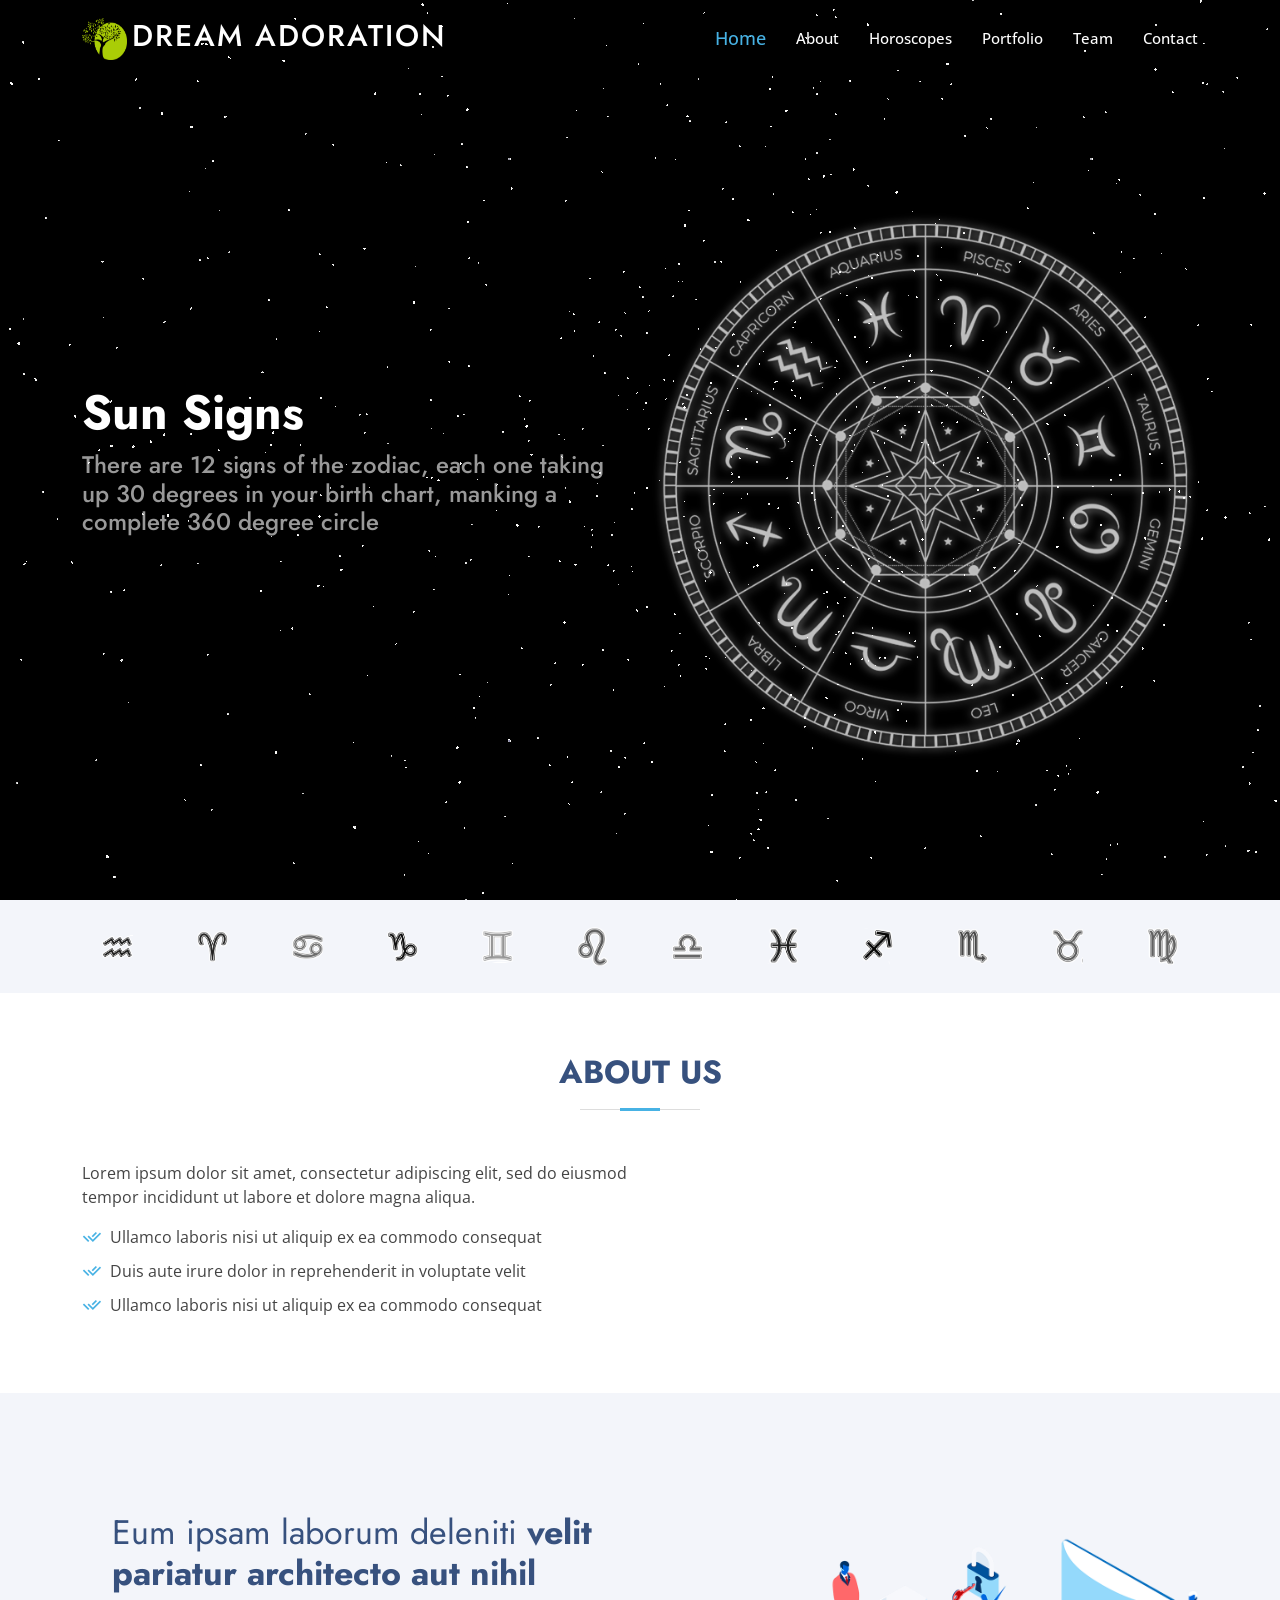
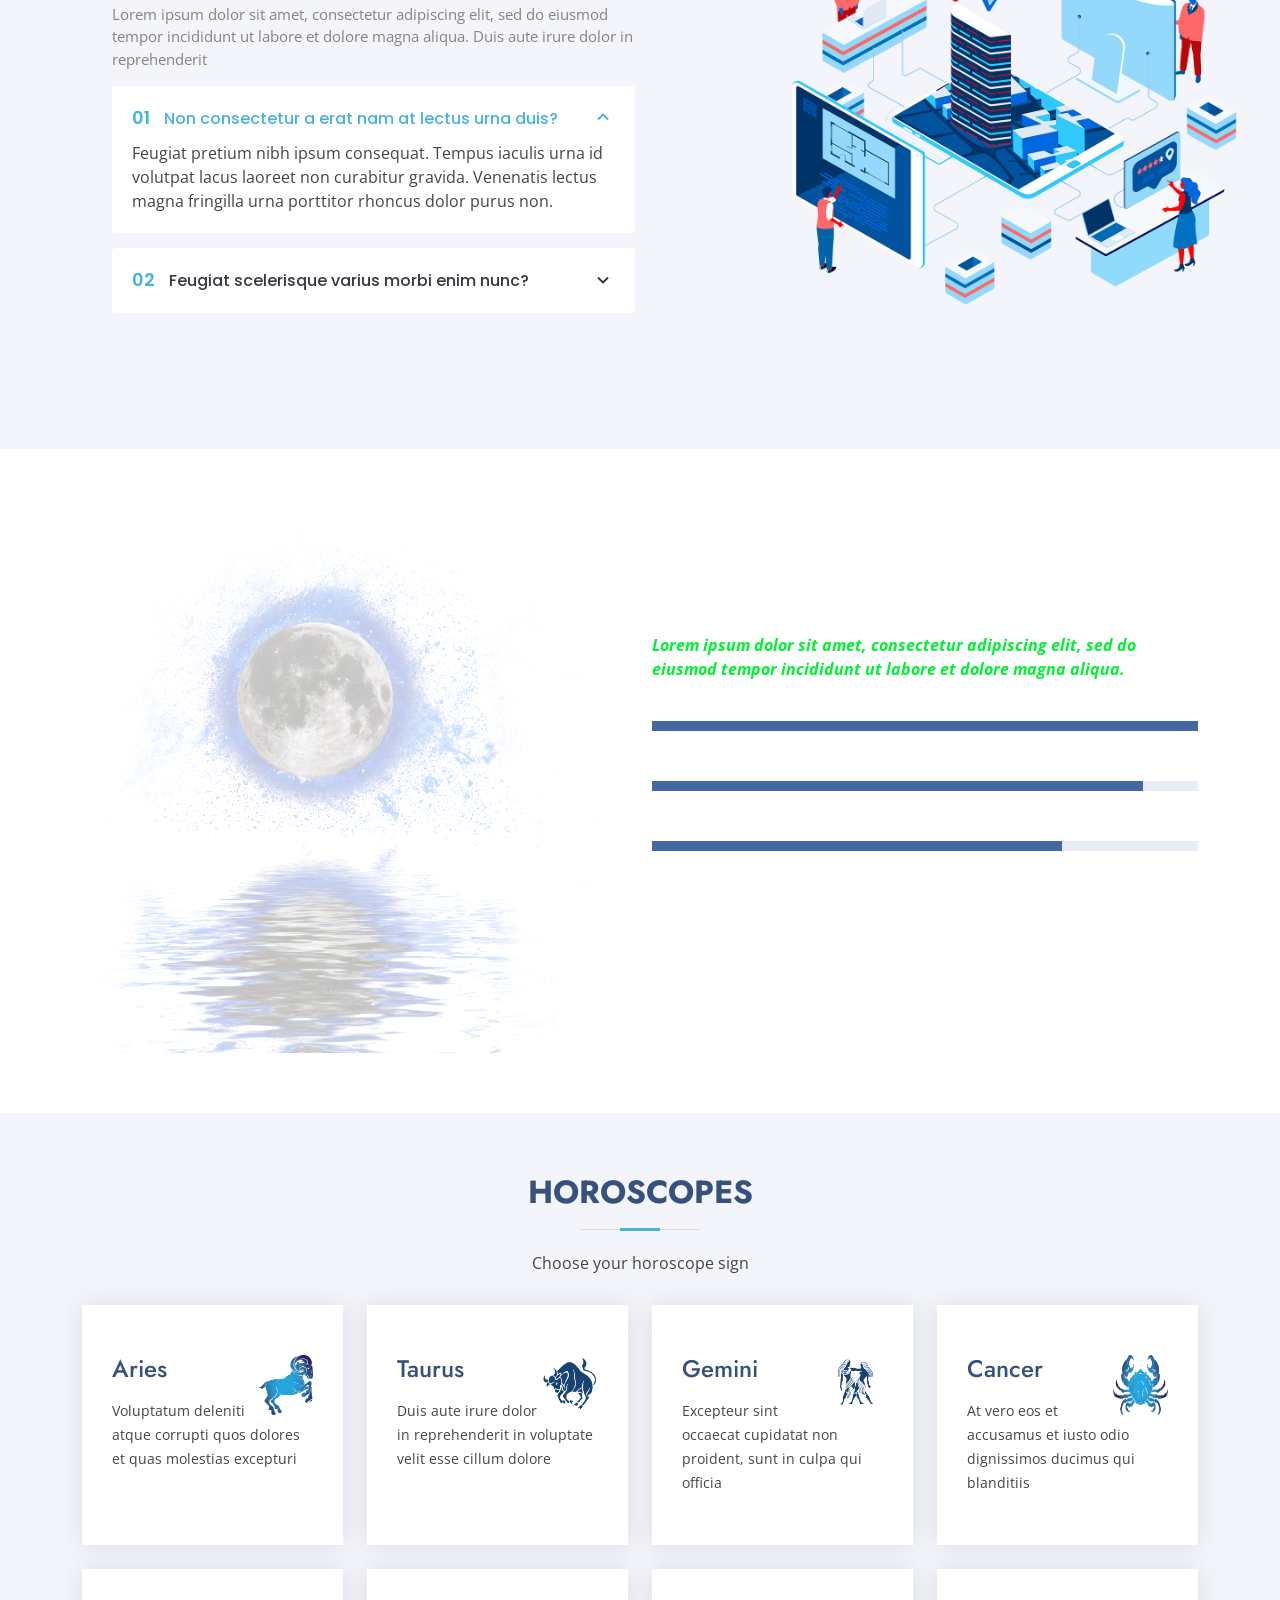
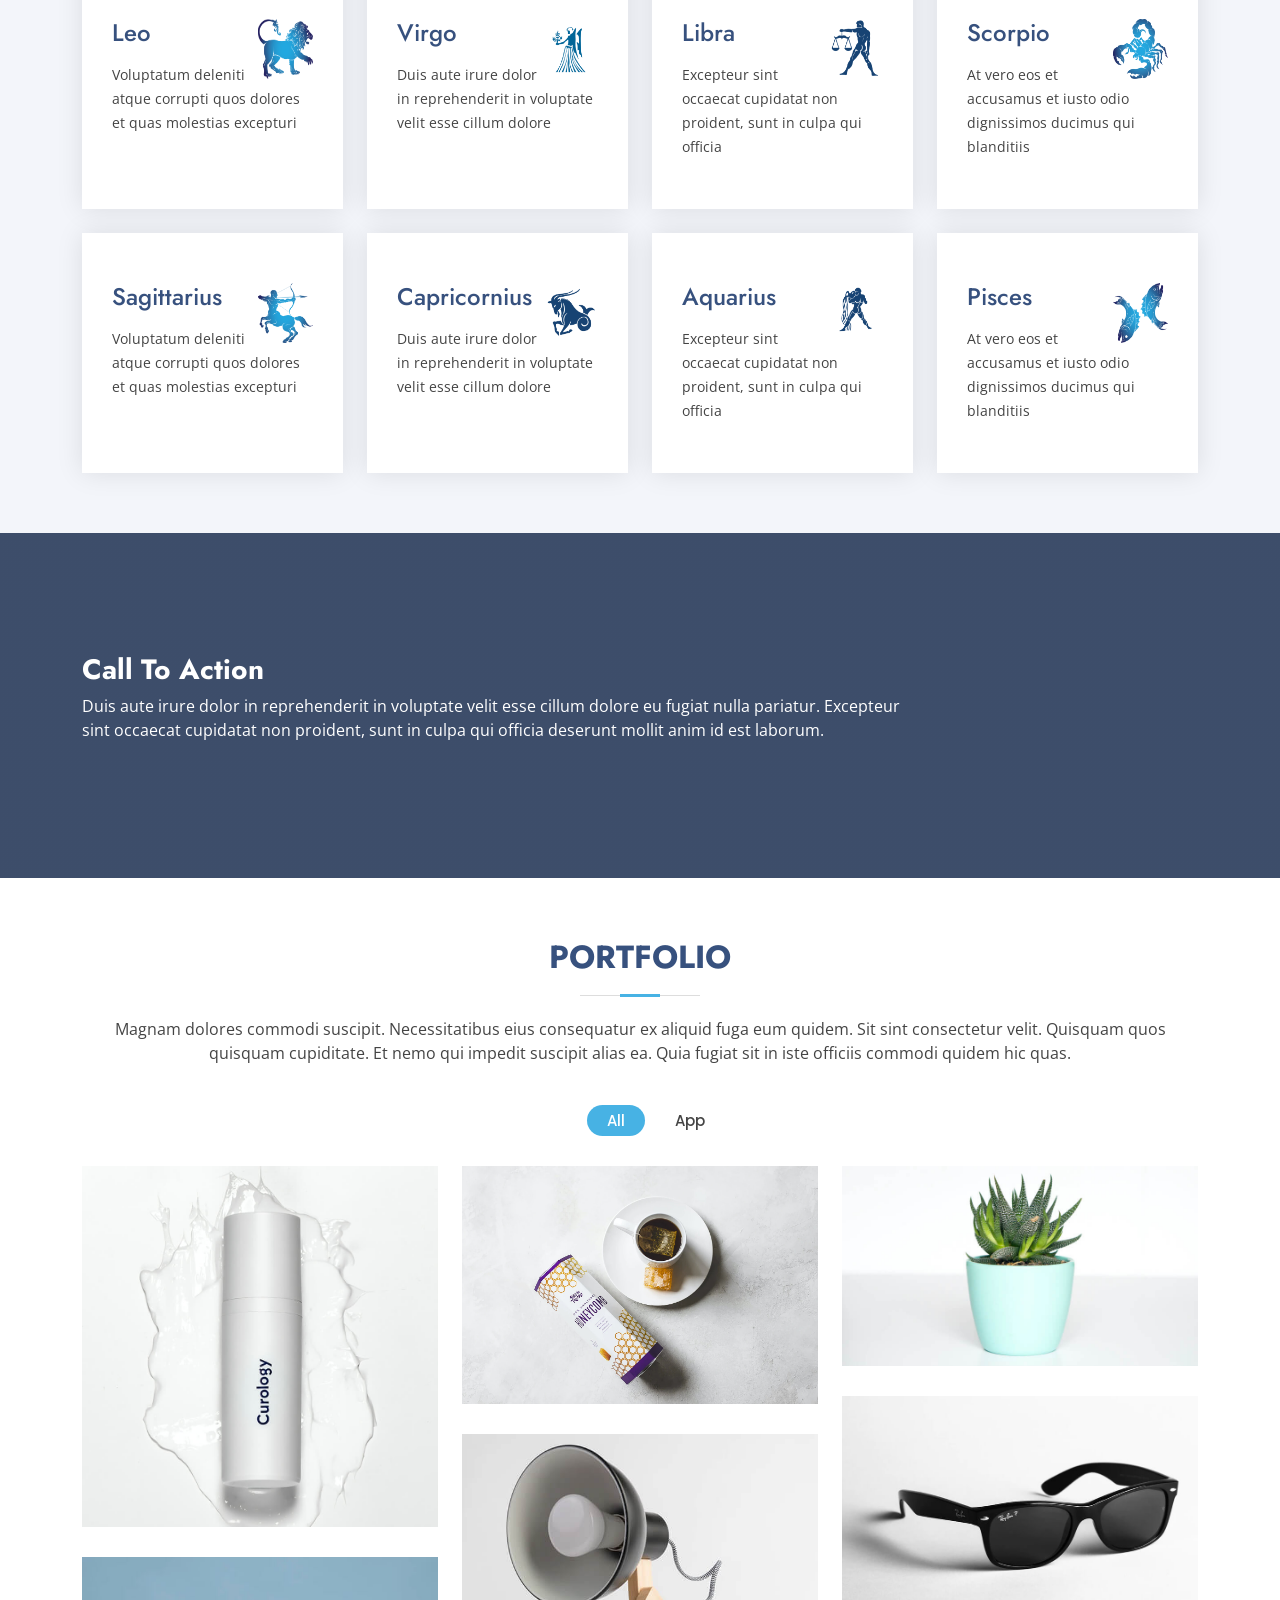
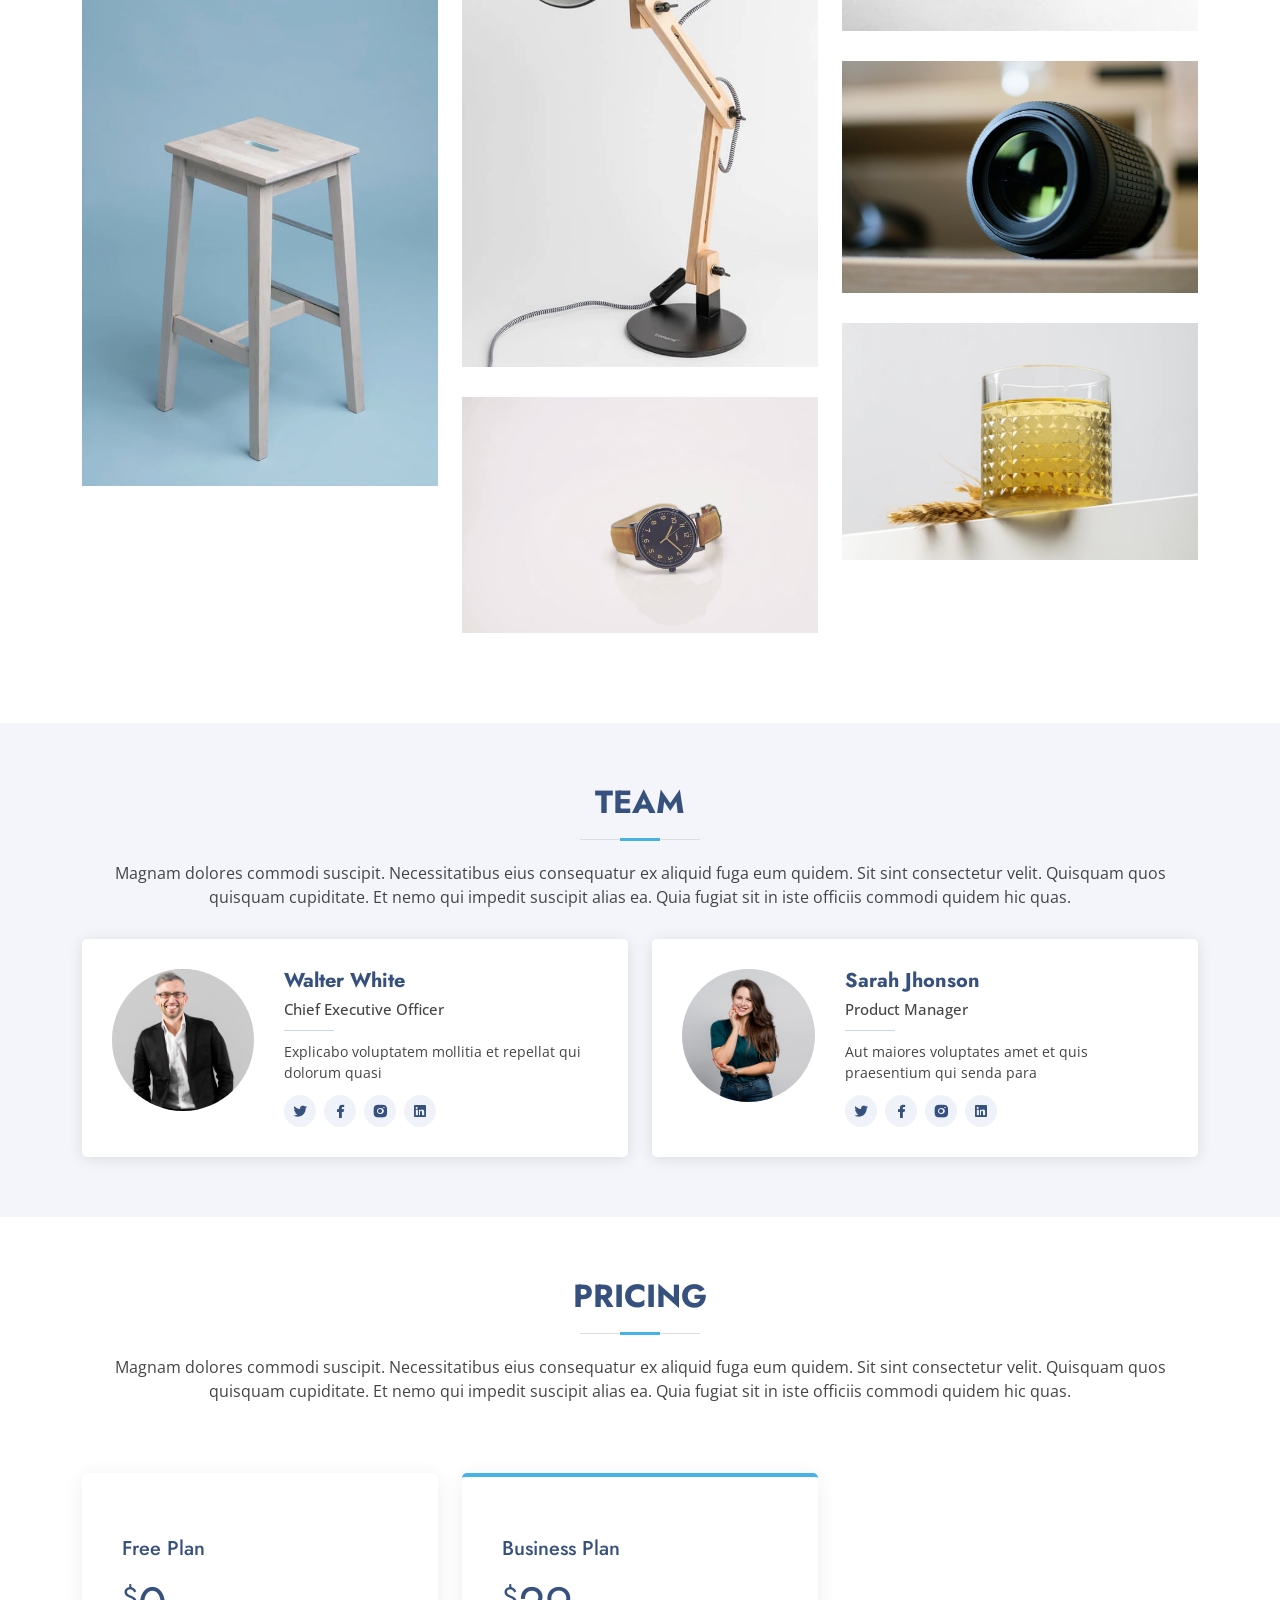
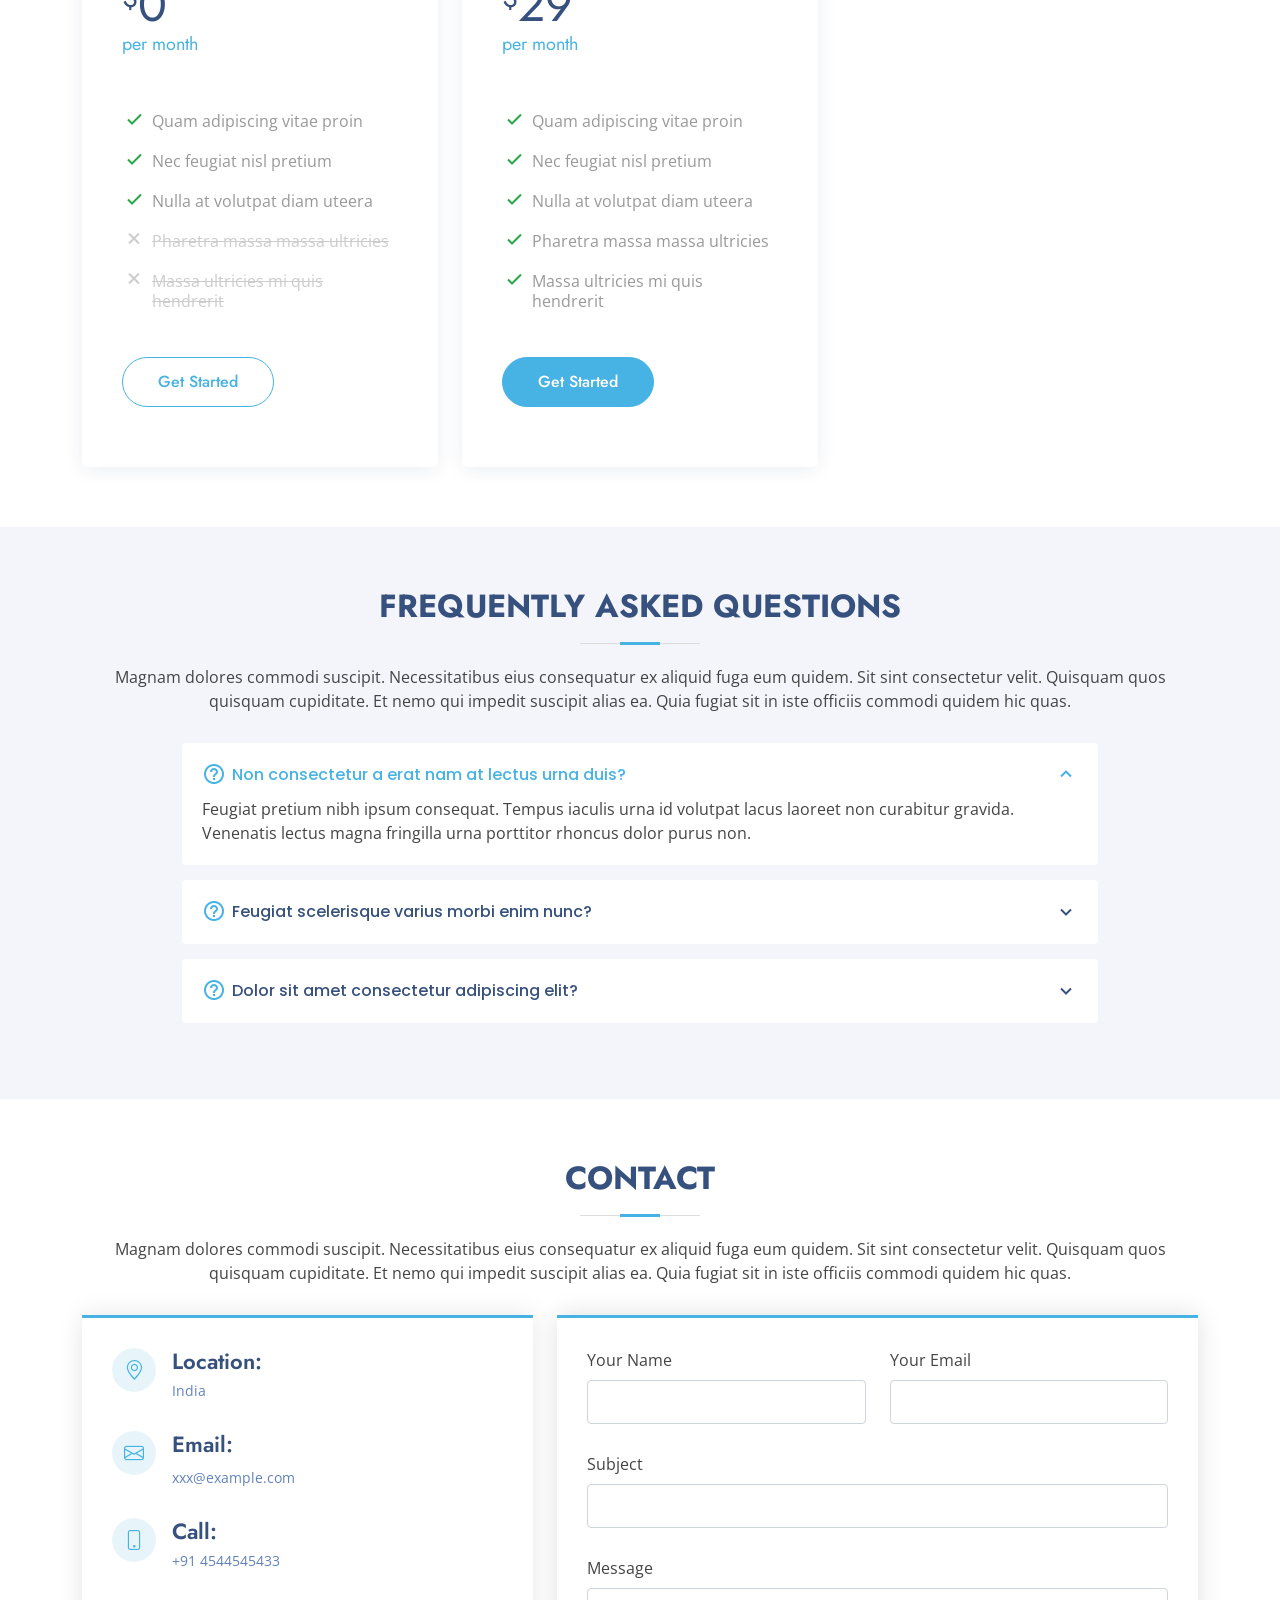
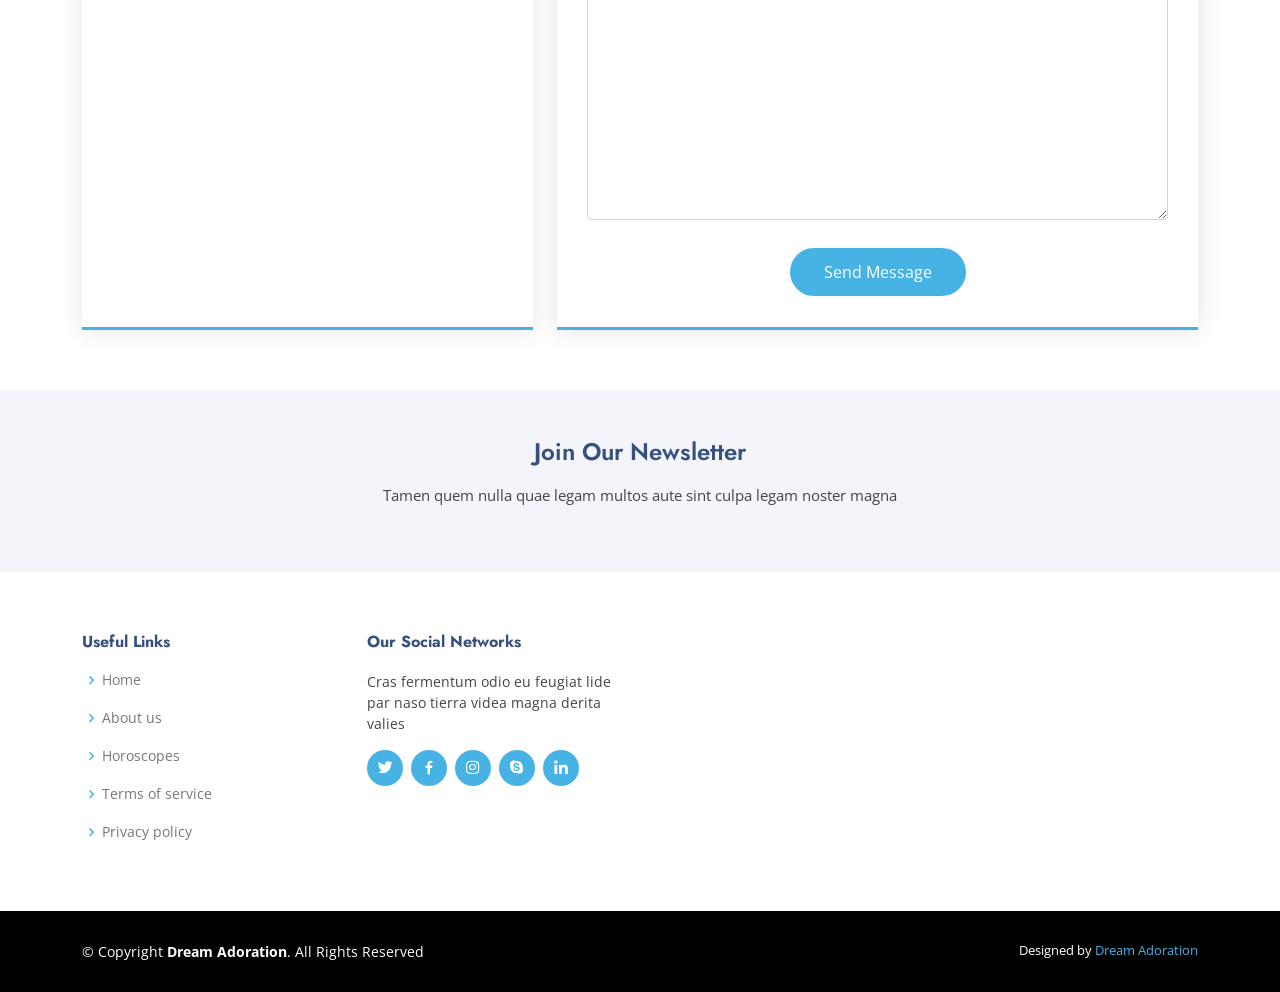
==== index.html @ f330cb2e "initial commit" ====
<!DOCTYPE html>
<html lang="en">

<head>
  <meta charset="utf-8">
  <meta content="width=device-width, initial-scale=1.0" name="viewport">

  <title>A Astrology Knowledge</title>
  <meta content="" name="description">
  <meta content="" name="keywords">

  <!-- Favicons -->
  <link href="assets/img/favicon.png" rel="icon">
  <link href="assets/img/apple-touch-icon.png" rel="apple-touch-icon">

  <!-- Google Fonts -->
  <link href="https://fonts.googleapis.com/css?family=Open+Sans:300,300i,400,400i,600,600i,700,700i|Jost:300,300i,400,400i,500,500i,600,600i,700,700i|Poppins:300,300i,400,400i,500,500i,600,600i,700,700i" rel="stylesheet">

  <!-- Vendor CSS Files -->
  <link href="assets/vendor/aos/aos.css" rel="stylesheet">
  <link href="assets/vendor/bootstrap/css/bootstrap.min.css" rel="stylesheet">
  <link href="assets/vendor/bootstrap-icons/bootstrap-icons.css" rel="stylesheet">
  <link href="assets/vendor/boxicons/css/boxicons.min.css" rel="stylesheet">
  <link href="assets/vendor/glightbox/css/glightbox.min.css" rel="stylesheet">
  <link href="assets/vendor/remixicon/remixicon.css" rel="stylesheet">
  <link href="assets/vendor/swiper/swiper-bundle.min.css" rel="stylesheet">

  <!-- Template Main CSS File -->
  <link href="assets/css/style.css" rel="stylesheet">

</head>

<body>

  <!-- ======= Header ======= -->
  <header id="header" class="fixed-top ">
    <div class="container d-flex align-items-center">

      <h1 class="logo me-auto">
        <img src="./assets/img/Clogo.png" height="18" width="18" /><a href="index.html">Dream Adoration</a></h1>
      <!-- Uncomment below if you prefer to use an image logo -->
      <!-- <a href="index.html" class="logo me-auto"><img src="assets/img/logo.png" alt="" class="img-fluid"></a>-->

      <nav id="navbar" class="navbar">
        <ul>
          <li><a class="nav-link scrollto active" href="#hero">Home</a></li>
          <li><a class="nav-link scrollto" href="#about">About</a></li>
          <li><a class="nav-link scrollto" href="#services">Horoscopes</a></li>
          <li><a class="nav-link   scrollto" href="#portfolio">Portfolio</a></li>
          <li><a class="nav-link scrollto" href="#team">Team</a></li>

          <li><a class="nav-link scrollto" href="#contact">Contact</a></li>
          <!-- <li><a class="getstarted scrollto" href="#about">Get Started</a></li> -->
        </ul>
        <i class="bi bi-list mobile-nav-toggle"></i>
      </nav><!-- .navbar -->

    </div>
  </header><!-- End Header -->

  <!-- ======= Hero Section ======= -->
  <section id="hero" class="d-flex align-items-center">

    <div class="container">
      <div class="row">
        <div class="col-lg-6 d-flex flex-column justify-content-center pt-4 pt-lg-0 order-2 order-lg-1" data-aos="fade-up" data-aos-delay="200">
          <h1>Sun Signs</h1>
          <h2>There are 12 signs of the zodiac, each one taking up 30 degrees in your birth chart, manking a complete 360 degree circle</h2>

        </div>
        <div class="col-lg-6 order-1 order-lg-2 side-icon" data-aos="zoom-in" data-aos-delay="200">
          <img src="assets/img/horoscope.png" class="img-fluid animated" alt="">
        </div>
      </div>
    </div>

  </section><!-- End Hero -->

  <main id="main">

    <!-- ======= Clients Section ======= -->
    <section id="clients" class="clients section-bg">
      <div class="container">

        <div class="row" data-aos="zoom-in">

          <div class="col-lg-1 col-md-4 col-12 d-flex align-items-center justify-content-center">
            <img src="assets/img/Symbols/Aquarius.png" class="img-fluid" alt="">
          </div>

          <div class="col-lg-1 col-md-4 col-12 d-flex align-items-center justify-content-center">
            <img src="assets/img/Symbols/Aries.png" class="img-fluid" alt="">
          </div>

          <div class="col-lg-1 col-md-4 col-12 d-flex align-items-center justify-content-center">
            <img src="assets/img/Symbols/Cancer.png" class="img-fluid" alt="">
          </div>

          <div class="col-lg-1 col-md-4 col-12 d-flex align-items-center justify-content-center">
            <img src="assets/img/Symbols/Capricorn.png" class="img-fluid" alt="">
          </div>

          <div class="col-lg-1 col-md-4 col-12 d-flex align-items-center justify-content-center">
            <img src="assets/img/Symbols/Gemini.png" class="img-fluid" alt="">
          </div>

          <div class="col-lg-1 col-md-4 col-12 d-flex align-items-center justify-content-center">
            <img src="assets/img/Symbols/Leo.png" class="img-fluid" alt="">
          </div>

          <div class="col-lg-1 col-md-4 col-12 d-flex align-items-center justify-content-center">
            <img src="assets/img/Symbols/Libra.png" class="img-fluid" alt="">
          </div>

          <div class="col-lg-1 col-md-4 col-12 d-flex align-items-center justify-content-center">
            <img src="assets/img/Symbols/Pisces.png" class="img-fluid" alt="">
          </div>

          <div class="col-lg-1 col-md-4 col-12 d-flex align-items-center justify-content-center">
            <img src="assets/img/Symbols/Sagittarius.png" class="img-fluid" alt="">
          </div>

          <div class="col-lg-1 col-md-4 col-12 d-flex align-items-center justify-content-center">
            <img src="assets/img/Symbols/Scorpio.png" class="img-fluid" alt="">
          </div>

          <div class="col-lg-1 col-md-4 col-12 d-flex align-items-center justify-content-center">
            <img src="assets/img/Symbols/Taurus.png" class="img-fluid" alt="">
          </div>

          <div class="col-lg-1 col-md-4 col-12 d-flex align-items-center justify-content-center">
            <img src="assets/img/Symbols/Virgo.png" class="img-fluid" alt="">
          </div>

        </div>

      </div>
    </section><!-- End Cliens Section -->

    <!-- ======= About Us Section ======= -->
    <section id="about" class="about">
      <div class="container" data-aos="fade-up">

        <div class="section-title">
          <h2>About Us</h2>
        </div>

        <div class="row content">
          <div class="col-lg-6">
            <p>
              Lorem ipsum dolor sit amet, consectetur adipiscing elit, sed do eiusmod tempor incididunt ut labore et dolore
              magna aliqua.
            </p>
            <ul>
              <li><i class="ri-check-double-line"></i> Ullamco laboris nisi ut aliquip ex ea commodo consequat</li>
              <li><i class="ri-check-double-line"></i> Duis aute irure dolor in reprehenderit in voluptate velit</li>
              <li><i class="ri-check-double-line"></i> Ullamco laboris nisi ut aliquip ex ea commodo consequat</li>
            </ul>
          </div>

        </div>

      </div>
    </section><!-- End About Us Section -->

    <!-- ======= Why Us Section ======= -->
    <section id="why-us" class="why-us section-bg">
      <div class="container-fluid" data-aos="fade-up">

        <div class="row">

          <div class="col-lg-7 d-flex flex-column justify-content-center align-items-stretch  order-2 order-lg-1">

            <div class="content">
              <h3>Eum ipsam laborum deleniti <strong>velit pariatur architecto aut nihil</strong></h3>
              <p>
                Lorem ipsum dolor sit amet, consectetur adipiscing elit, sed do eiusmod tempor incididunt ut labore et dolore magna aliqua. Duis aute irure dolor in reprehenderit
              </p>
            </div>

            <div class="accordion-list">
              <ul>
                <li>
                  <a data-bs-toggle="collapse" class="collapse" data-bs-target="#accordion-list-1"><span>01</span> Non consectetur a erat nam at lectus urna duis? <i class="bx bx-chevron-down icon-show"></i><i class="bx bx-chevron-up icon-close"></i></a>
                  <div id="accordion-list-1" class="collapse show" data-bs-parent=".accordion-list">
                    <p>
                      Feugiat pretium nibh ipsum consequat. Tempus iaculis urna id volutpat lacus laoreet non curabitur gravida. Venenatis lectus magna fringilla urna porttitor rhoncus dolor purus non.
                    </p>
                  </div>
                </li>

                <li>
                  <a data-bs-toggle="collapse" data-bs-target="#accordion-list-2" class="collapsed"><span>02</span> Feugiat scelerisque varius morbi enim nunc? <i class="bx bx-chevron-down icon-show"></i><i class="bx bx-chevron-up icon-close"></i></a>
                  <div id="accordion-list-2" class="collapse" data-bs-parent=".accordion-list">
                    <p>
                      Dolor sit amet consectetur adipiscing elit pellentesque habitant morbi. Id interdum velit laoreet id donec ultrices. Fringilla phasellus faucibus scelerisque eleifend donec pretium. Est pellentesque elit ullamcorper dignissim. Mauris ultrices eros in cursus turpis massa tincidunt dui.
                    </p>
                  </div>
                </li>



              </ul>
            </div>

          </div>

          <div class="col-lg-5 align-items-stretch order-1 order-lg-2 img" style='background-image: url("assets/img/why-us.png");' data-aos="zoom-in" data-aos-delay="150">&nbsp;</div>
        </div>

      </div>
    </section><!-- End Why Us Section -->

    <!-- ======= Skills Section ======= -->
    <section id="skills" class="skills">
      <div class="container" data-aos="fade-up">

        <div class="row">
          <div class="col-lg-6 d-flex align-items-center" data-aos="fade-right" data-aos-delay="100">
            <img src="assets/img/moon.png" class="img-fluid" alt="">
          </div>
          <div class="col-lg-6 pt-4 pt-lg-0 content" data-aos="fade-left" data-aos-delay="100">
            <h3>Voluptatem dignissimos provident quasi corporis voluptates</h3>
            <p class="fst-italic">
              Lorem ipsum dolor sit amet, consectetur adipiscing elit, sed do eiusmod tempor incididunt ut labore et dolore
              magna aliqua.
            </p>

            <div class="skills-content">

              <div class="progress">
                <span class="skill">HTML <i class="val">100%</i></span>
                <div class="progress-bar-wrap">
                  <div class="progress-bar" role="progressbar" aria-valuenow="100" aria-valuemin="0" aria-valuemax="100"></div>
                </div>
              </div>

              <div class="progress">
                <span class="skill">CSS <i class="val">90%</i></span>
                <div class="progress-bar-wrap">
                  <div class="progress-bar" role="progressbar" aria-valuenow="90" aria-valuemin="0" aria-valuemax="100"></div>
                </div>
              </div>

              <div class="progress">
                <span class="skill">JavaScript <i class="val">75%</i></span>
                <div class="progress-bar-wrap">
                  <div class="progress-bar" role="progressbar" aria-valuenow="75" aria-valuemin="0" aria-valuemax="100"></div>
                </div>
              </div>



            </div>

          </div>
        </div>

      </div>
    </section><!-- End Skills Section -->

    <!-- ======= Horoscopes Section ======= -->
    <section id="services" class="services section-bg">
      <div class="container" data-aos="fade-up">

        <div class="section-title">
          <h2>Horoscopes</h2>
          <p>Choose your horoscope sign</p>
        </div>

        <div class="row">
          <div class="col-xl-3 col-md-6 d-flex align-items-stretch" data-aos="zoom-in" data-aos-delay="100">
            <div class="icon-box">
              <div class="icon"><img src="./assets/img/Horoscope/Aries.png" height="60" width="55"></div>
              <h4><a href="">Aries</a></h4>
              <p>Voluptatum deleniti atque corrupti quos dolores et quas molestias excepturi</p>
            </div>
          </div>

          <div class="col-xl-3 col-md-6 d-flex align-items-stretch mt-4 mt-md-0" data-aos="zoom-in" data-aos-delay="200">
            <div class="icon-box">
              <div class="icon"><img src="./assets/img/Horoscope/taurus.png" height="60" width="55"></div>
              <h4><a href="">Taurus</a></h4>
              <p>Duis aute irure dolor in reprehenderit in voluptate velit esse cillum dolore</p>
            </div>
          </div>

          <div class="col-xl-3 col-md-6 d-flex align-items-stretch mt-4 mt-xl-0" data-aos="zoom-in" data-aos-delay="300">
            <div class="icon-box">
              <div class="icon"><img src="./assets/img/Horoscope/gemini.png" height="60" width="55"></div>
              <h4><a href="">Gemini</a></h4>
              <p>Excepteur sint occaecat cupidatat non proident, sunt in culpa qui officia</p>
            </div>
          </div>

          <div class="col-xl-3 col-md-6 d-flex align-items-stretch mt-4 mt-xl-0" data-aos="zoom-in" data-aos-delay="400">
            <div class="icon-box">
              <div class="icon"><img src="./assets/img/Horoscope/cancer.png" height="60" width="55"></div>
              <h4><a href="">Cancer</a></h4>
              <p>At vero eos et accusamus et iusto odio dignissimos ducimus qui blanditiis</p>
            </div>
          </div>
        </div>


        <div class="row pt-4">
          <div class="col-xl-3 col-md-6 d-flex align-items-stretch" data-aos="zoom-in" data-aos-delay="100">
            <div class="icon-box">
              <div class="icon"><img src="./assets/img/Horoscope/Leo.png" height="60" width="55"></i></div>
              <h4><a href="">Leo</a></h4>
              <p>Voluptatum deleniti atque corrupti quos dolores et quas molestias excepturi</p>
            </div>
          </div>

          <div class="col-xl-3 col-md-6 d-flex align-items-stretch mt-4 mt-md-0" data-aos="zoom-in" data-aos-delay="200">
            <div class="icon-box">
              <div class="icon"><img src="./assets/img/Horoscope/virgo.png" height="60" width="55"></div>
              <h4><a href="">Virgo</a></h4>
              <p>Duis aute irure dolor in reprehenderit in voluptate velit esse cillum dolore</p>
            </div>
          </div>

          <div class="col-xl-3 col-md-6 d-flex align-items-stretch mt-4 mt-xl-0" data-aos="zoom-in" data-aos-delay="300">
            <div class="icon-box">
              <div class="icon"><img src="./assets/img/Horoscope/Libra.png" height="60" width="55"></div>
              <h4><a href="">Libra</a></h4>
              <p>Excepteur sint occaecat cupidatat non proident, sunt in culpa qui officia</p>
            </div>
          </div>

          <div class="col-xl-3 col-md-6 d-flex align-items-stretch mt-4 mt-xl-0" data-aos="zoom-in" data-aos-delay="400">
            <div class="icon-box">
              <div class="icon"><img src="./assets/img/Horoscope/scorpio.png" height="60" width="55"></div>
              <h4><a href="">Scorpio</a></h4>
              <p>At vero eos et accusamus et iusto odio dignissimos ducimus qui blanditiis</p>
            </div>
          </div>
        </div>


        <div class="row pt-4">
          <div class="col-xl-3 col-md-6 d-flex align-items-stretch" data-aos="zoom-in" data-aos-delay="100">
            <div class="icon-box">
              <div class="icon"><img src="./assets/img/Horoscope/sagittarius.png" height="60" width="55"></div>
              <h4><a href="">Sagittarius</a></h4>
              <p>Voluptatum deleniti atque corrupti quos dolores et quas molestias excepturi</p>
            </div>
          </div>

          <div class="col-xl-3 col-md-6 d-flex align-items-stretch mt-4 mt-md-0" data-aos="zoom-in" data-aos-delay="200">
            <div class="icon-box">
              <div class="icon"><img src="./assets/img/Horoscope/Capricornius.png" height="60" width="55"></div>
              <h4><a href="">Capricornius</a></h4>
              <p>Duis aute irure dolor in reprehenderit in voluptate velit esse cillum dolore</p>
            </div>
          </div>

          <div class="col-xl-3 col-md-6 d-flex align-items-stretch mt-4 mt-xl-0" data-aos="zoom-in" data-aos-delay="300">
            <div class="icon-box">
              <div class="icon"><img src="./assets/img/Horoscope/aquarius.png" height="60" width="55"></div>
              <h4><a href="">Aquarius</a></h4>
              <p>Excepteur sint occaecat cupidatat non proident, sunt in culpa qui officia</p>
            </div>
          </div>

          <div class="col-xl-3 col-md-6 d-flex align-items-stretch mt-4 mt-xl-0" data-aos="zoom-in" data-aos-delay="400">
            <div class="icon-box">
              <div class="icon"><img src="./assets/img/Horoscope/pisces.png" height="60" width="55"></div>
              <h4><a href="">Pisces</a></h4>
              <p>At vero eos et accusamus et iusto odio dignissimos ducimus qui blanditiis</p>
            </div>
          </div>
        </div>
      </div>
    </section><!-- End Services Section -->

    <!-- ======= Cta Section ======= -->
    <section id="cta" class="cta">
      <div class="container" data-aos="zoom-in">

        <div class="row">
          <div class="col-lg-9 text-center text-lg-start">
            <h3>Call To Action</h3>
            <p> Duis aute irure dolor in reprehenderit in voluptate velit esse cillum dolore eu fugiat nulla pariatur. Excepteur sint occaecat cupidatat non proident, sunt in culpa qui officia deserunt mollit anim id est laborum.</p>
          </div>

        </div>

      </div>
    </section><!-- End Cta Section -->

    <!-- ======= Portfolio Section ======= -->
    <section id="portfolio" class="portfolio">
      <div class="container" data-aos="fade-up">

        <div class="section-title">
          <h2>Portfolio</h2>
          <p>Magnam dolores commodi suscipit. Necessitatibus eius consequatur ex aliquid fuga eum quidem. Sit sint consectetur velit. Quisquam quos quisquam cupiditate. Et nemo qui impedit suscipit alias ea. Quia fugiat sit in iste officiis commodi quidem hic quas.</p>
        </div>

        <ul id="portfolio-flters" class="d-flex justify-content-center" data-aos="fade-up" data-aos-delay="100">
          <li data-filter="*" class="filter-active">All</li>
          <li data-filter=".filter-app">App</li>

        </ul>

        <div class="row portfolio-container" data-aos="fade-up" data-aos-delay="200">

          <div class="col-lg-4 col-md-6 portfolio-item filter-app">
            <div class="portfolio-img"><img src="assets/img/portfolio/portfolio-1.jpg" class="img-fluid" alt=""></div>
            <div class="portfolio-info">
              <h4>App 1</h4>
              <p>App</p>
              <a href="assets/img/portfolio/portfolio-1.jpg" data-gallery="portfolioGallery" class="portfolio-lightbox preview-link" title="App 1"><i class="bx bx-plus"></i></a>
              <a href="portfolio-details.html" class="details-link" title="More Details"><i class="bx bx-link"></i></a>
            </div>
          </div>

          <div class="col-lg-4 col-md-6 portfolio-item filter-web">
            <div class="portfolio-img"><img src="assets/img/portfolio/portfolio-2.jpg" class="img-fluid" alt=""></div>
            <div class="portfolio-info">
              <h4>Web 3</h4>
              <p>Web</p>
              <a href="assets/img/portfolio/portfolio-2.jpg" data-gallery="portfolioGallery" class="portfolio-lightbox preview-link" title="Web 3"><i class="bx bx-plus"></i></a>
              <a href="portfolio-details.html" class="details-link" title="More Details"><i class="bx bx-link"></i></a>
            </div>
          </div>

          <div class="col-lg-4 col-md-6 portfolio-item filter-app">
            <div class="portfolio-img"><img src="assets/img/portfolio/portfolio-3.jpg" class="img-fluid" alt=""></div>
            <div class="portfolio-info">
              <h4>App 2</h4>
              <p>App</p>
              <a href="assets/img/portfolio/portfolio-3.jpg" data-gallery="portfolioGallery" class="portfolio-lightbox preview-link" title="App 2"><i class="bx bx-plus"></i></a>
              <a href="portfolio-details.html" class="details-link" title="More Details"><i class="bx bx-link"></i></a>
            </div>
          </div>

          <div class="col-lg-4 col-md-6 portfolio-item filter-card">
            <div class="portfolio-img"><img src="assets/img/portfolio/portfolio-4.jpg" class="img-fluid" alt=""></div>
            <div class="portfolio-info">
              <h4>Card 2</h4>
              <p>Card</p>
              <a href="assets/img/portfolio/portfolio-4.jpg" data-gallery="portfolioGallery" class="portfolio-lightbox preview-link" title="Card 2"><i class="bx bx-plus"></i></a>
              <a href="portfolio-details.html" class="details-link" title="More Details"><i class="bx bx-link"></i></a>
            </div>
          </div>

          <div class="col-lg-4 col-md-6 portfolio-item filter-web">
            <div class="portfolio-img"><img src="assets/img/portfolio/portfolio-5.jpg" class="img-fluid" alt=""></div>
            <div class="portfolio-info">
              <h4>Web 2</h4>
              <p>Web</p>
              <a href="assets/img/portfolio/portfolio-5.jpg" data-gallery="portfolioGallery" class="portfolio-lightbox preview-link" title="Web 2"><i class="bx bx-plus"></i></a>
              <a href="portfolio-details.html" class="details-link" title="More Details"><i class="bx bx-link"></i></a>
            </div>
          </div>

          <div class="col-lg-4 col-md-6 portfolio-item filter-app">
            <div class="portfolio-img"><img src="assets/img/portfolio/portfolio-6.jpg" class="img-fluid" alt=""></div>
            <div class="portfolio-info">
              <h4>App 3</h4>
              <p>App</p>
              <a href="assets/img/portfolio/portfolio-6.jpg" data-gallery="portfolioGallery" class="portfolio-lightbox preview-link" title="App 3"><i class="bx bx-plus"></i></a>
              <a href="portfolio-details.html" class="details-link" title="More Details"><i class="bx bx-link"></i></a>
            </div>
          </div>

          <div class="col-lg-4 col-md-6 portfolio-item filter-card">
            <div class="portfolio-img"><img src="assets/img/portfolio/portfolio-7.jpg" class="img-fluid" alt=""></div>
            <div class="portfolio-info">
              <h4>Card 1</h4>
              <p>Card</p>
              <a href="assets/img/portfolio/portfolio-7.jpg" data-gallery="portfolioGallery" class="portfolio-lightbox preview-link" title="Card 1"><i class="bx bx-plus"></i></a>
              <a href="portfolio-details.html" class="details-link" title="More Details"><i class="bx bx-link"></i></a>
            </div>
          </div>

          <div class="col-lg-4 col-md-6 portfolio-item filter-card">
            <div class="portfolio-img"><img src="assets/img/portfolio/portfolio-8.jpg" class="img-fluid" alt=""></div>
            <div class="portfolio-info">
              <h4>Card 3</h4>
              <p>Card</p>
              <a href="assets/img/portfolio/portfolio-8.jpg" data-gallery="portfolioGallery" class="portfolio-lightbox preview-link" title="Card 3"><i class="bx bx-plus"></i></a>
              <a href="portfolio-details.html" class="details-link" title="More Details"><i class="bx bx-link"></i></a>
            </div>
          </div>

          <div class="col-lg-4 col-md-6 portfolio-item filter-web">
            <div class="portfolio-img"><img src="assets/img/portfolio/portfolio-9.jpg" class="img-fluid" alt=""></div>
            <div class="portfolio-info">
              <h4>Web 3</h4>
              <p>Web</p>
              <a href="assets/img/portfolio/portfolio-9.jpg" data-gallery="portfolioGallery" class="portfolio-lightbox preview-link" title="Web 3"><i class="bx bx-plus"></i></a>
              <a href="portfolio-details.html" class="details-link" title="More Details"><i class="bx bx-link"></i></a>
            </div>
          </div>

        </div>

      </div>
    </section><!-- End Portfolio Section -->

    <!-- ======= Team Section ======= -->
    <section id="team" class="team section-bg">
      <div class="container" data-aos="fade-up">

        <div class="section-title">
          <h2>Team</h2>
          <p>Magnam dolores commodi suscipit. Necessitatibus eius consequatur ex aliquid fuga eum quidem. Sit sint consectetur velit. Quisquam quos quisquam cupiditate. Et nemo qui impedit suscipit alias ea. Quia fugiat sit in iste officiis commodi quidem hic quas.</p>
        </div>

        <div class="row">

          <div class="col-lg-6">
            <div class="member d-flex align-items-start" data-aos="zoom-in" data-aos-delay="100">
              <div class="pic"><img src="assets/img/team/team-1.jpg" class="img-fluid" alt=""></div>
              <div class="member-info">
                <h4>Walter White</h4>
                <span>Chief Executive Officer</span>
                <p>Explicabo voluptatem mollitia et repellat qui dolorum quasi</p>
                <div class="social">
                  <a href=""><i class="ri-twitter-fill"></i></a>
                  <a href=""><i class="ri-facebook-fill"></i></a>
                  <a href=""><i class="ri-instagram-fill"></i></a>
                  <a href=""> <i class="ri-linkedin-box-fill"></i> </a>
                </div>
              </div>
            </div>
          </div>

          <div class="col-lg-6 mt-4 mt-lg-0">
            <div class="member d-flex align-items-start" data-aos="zoom-in" data-aos-delay="200">
              <div class="pic"><img src="assets/img/team/team-2.jpg" class="img-fluid" alt=""></div>
              <div class="member-info">
                <h4>Sarah Jhonson</h4>
                <span>Product Manager</span>
                <p>Aut maiores voluptates amet et quis praesentium qui senda para</p>
                <div class="social">
                  <a href=""><i class="ri-twitter-fill"></i></a>
                  <a href=""><i class="ri-facebook-fill"></i></a>
                  <a href=""><i class="ri-instagram-fill"></i></a>
                  <a href=""> <i class="ri-linkedin-box-fill"></i> </a>
                </div>
              </div>
            </div>
          </div>



        </div>

      </div>
    </section><!-- End Team Section -->

    <!-- ======= Pricing Section ======= -->
    <section id="pricing" class="pricing">
      <div class="container" data-aos="fade-up">

        <div class="section-title">
          <h2>Pricing</h2>
          <p>Magnam dolores commodi suscipit. Necessitatibus eius consequatur ex aliquid fuga eum quidem. Sit sint consectetur velit. Quisquam quos quisquam cupiditate. Et nemo qui impedit suscipit alias ea. Quia fugiat sit in iste officiis commodi quidem hic quas.</p>
        </div>

        <div class="row">

          <div class="col-lg-4" data-aos="fade-up" data-aos-delay="100">
            <div class="box">
              <h3>Free Plan</h3>
              <h4><sup>$</sup>0<span>per month</span></h4>
              <ul>
                <li><i class="bx bx-check"></i> Quam adipiscing vitae proin</li>
                <li><i class="bx bx-check"></i> Nec feugiat nisl pretium</li>
                <li><i class="bx bx-check"></i> Nulla at volutpat diam uteera</li>
                <li class="na"><i class="bx bx-x"></i> <span>Pharetra massa massa ultricies</span></li>
                <li class="na"><i class="bx bx-x"></i> <span>Massa ultricies mi quis hendrerit</span></li>
              </ul>
              <a href="#" class="buy-btn">Get Started</a>
            </div>
          </div>

          <div class="col-lg-4 mt-4 mt-lg-0" data-aos="fade-up" data-aos-delay="200">
            <div class="box featured">
              <h3>Business Plan</h3>
              <h4><sup>$</sup>29<span>per month</span></h4>
              <ul>
                <li><i class="bx bx-check"></i> Quam adipiscing vitae proin</li>
                <li><i class="bx bx-check"></i> Nec feugiat nisl pretium</li>
                <li><i class="bx bx-check"></i> Nulla at volutpat diam uteera</li>
                <li><i class="bx bx-check"></i> Pharetra massa massa ultricies</li>
                <li><i class="bx bx-check"></i> Massa ultricies mi quis hendrerit</li>
              </ul>
              <a href="#" class="buy-btn">Get Started</a>
            </div>
          </div>



        </div>

      </div>
    </section><!-- End Pricing Section -->

    <!-- ======= Frequently Asked Questions Section ======= -->
    <section id="faq" class="faq section-bg">
      <div class="container" data-aos="fade-up">

        <div class="section-title">
          <h2>Frequently Asked Questions</h2>
          <p>Magnam dolores commodi suscipit. Necessitatibus eius consequatur ex aliquid fuga eum quidem. Sit sint consectetur velit. Quisquam quos quisquam cupiditate. Et nemo qui impedit suscipit alias ea. Quia fugiat sit in iste officiis commodi quidem hic quas.</p>
        </div>

        <div class="faq-list">
          <ul>
            <li data-aos="fade-up" data-aos-delay="100">
              <i class="bx bx-help-circle icon-help"></i> <a data-bs-toggle="collapse" class="collapse" data-bs-target="#faq-list-1">Non consectetur a erat nam at lectus urna duis? <i class="bx bx-chevron-down icon-show"></i><i class="bx bx-chevron-up icon-close"></i></a>
              <div id="faq-list-1" class="collapse show" data-bs-parent=".faq-list">
                <p>
                  Feugiat pretium nibh ipsum consequat. Tempus iaculis urna id volutpat lacus laoreet non curabitur gravida. Venenatis lectus magna fringilla urna porttitor rhoncus dolor purus non.
                </p>
              </div>
            </li>

            <li data-aos="fade-up" data-aos-delay="200">
              <i class="bx bx-help-circle icon-help"></i> <a data-bs-toggle="collapse" data-bs-target="#faq-list-2" class="collapsed">Feugiat scelerisque varius morbi enim nunc? <i class="bx bx-chevron-down icon-show"></i><i class="bx bx-chevron-up icon-close"></i></a>
              <div id="faq-list-2" class="collapse" data-bs-parent=".faq-list">
                <p>
                  Dolor sit amet consectetur adipiscing elit pellentesque habitant morbi. Id interdum velit laoreet id donec ultrices. Fringilla phasellus faucibus scelerisque eleifend donec pretium. Est pellentesque elit ullamcorper dignissim. Mauris ultrices eros in cursus turpis massa tincidunt dui.
                </p>
              </div>
            </li>

            <li data-aos="fade-up" data-aos-delay="300">
              <i class="bx bx-help-circle icon-help"></i> <a data-bs-toggle="collapse" data-bs-target="#faq-list-3" class="collapsed">Dolor sit amet consectetur adipiscing elit? <i class="bx bx-chevron-down icon-show"></i><i class="bx bx-chevron-up icon-close"></i></a>
              <div id="faq-list-3" class="collapse" data-bs-parent=".faq-list">
                <p>
                  Eleifend mi in nulla posuere sollicitudin aliquam ultrices sagittis orci. Faucibus pulvinar elementum integer enim. Sem nulla pharetra diam sit amet nisl suscipit. Rutrum tellus pellentesque eu tincidunt. Lectus urna duis convallis convallis tellus. Urna molestie at elementum eu facilisis sed odio morbi quis
                </p>
              </div>
            </li>



          </ul>
        </div>

      </div>
    </section><!-- End Frequently Asked Questions Section -->

    <!-- ======= Contact Section ======= -->
    <section id="contact" class="contact">
      <div class="container" data-aos="fade-up">

        <div class="section-title">
          <h2>Contact</h2>
          <p>Magnam dolores commodi suscipit. Necessitatibus eius consequatur ex aliquid fuga eum quidem. Sit sint consectetur velit. Quisquam quos quisquam cupiditate. Et nemo qui impedit suscipit alias ea. Quia fugiat sit in iste officiis commodi quidem hic quas.</p>
        </div>

        <div class="row">

          <div class="col-lg-5 d-flex align-items-stretch">
            <div class="info">
              <div class="address">
                <i class="bi bi-geo-alt"></i>
                <h4>Location:</h4>
                <p>India</p>
              </div>

              <div class="email">
                <i class="bi bi-envelope"></i>
                <h4>Email:</h4>
                <p>xxx@example.com</p>
              </div>

              <div class="phone">
                <i class="bi bi-phone"></i>
                <h4>Call:</h4>
                <p>+91 4544545433</p>
              </div>

              <iframe src="https://www.google.com/maps/embed?pb=!1m14!1m8!1m3!1d12097.433213460943!2d-74.0062269!3d40.7101282!3m2!1i1024!2i768!4f13.1!3m3!1m2!1s0x0%3A0xb89d1fe6bc499443!2sDowntown+Conference+Center!5e0!3m2!1smk!2sbg!4v1539943755621" frameborder="0" style="border:0; width: 100%; height: 290px;" allowfullscreen></iframe>
            </div>

          </div>

          <div class="col-lg-7 mt-5 mt-lg-0 d-flex align-items-stretch">
            <form action="forms/contact.php" method="post" role="form" class="php-email-form">
              <div class="row">
                <div class="form-group col-md-6">
                  <label for="name">Your Name</label>
                  <input type="text" name="name" class="form-control" id="name" required>
                </div>
                <div class="form-group col-md-6">
                  <label for="name">Your Email</label>
                  <input type="email" class="form-control" name="email" id="email" required>
                </div>
              </div>
              <div class="form-group">
                <label for="name">Subject</label>
                <input type="text" class="form-control" name="subject" id="subject" required>
              </div>
              <div class="form-group">
                <label for="name">Message</label>
                <textarea class="form-control" name="message" rows="10" required></textarea>
              </div>
              <div class="my-3">
                <div class="loading">Loading</div>
                <div class="error-message"></div>
                <div class="sent-message">Your message has been sent. Thank you!</div>
              </div>
              <div class="text-center"><button type="submit">Send Message</button></div>
            </form>
          </div>

        </div>

      </div>
    </section><!-- End Contact Section -->

  </main><!-- End #main -->

  <!-- ======= Footer ======= -->
  <footer id="footer">

    <div class="footer-newsletter">
      <div class="container">
        <div class="row justify-content-center">
          <div class="col-lg-6">
            <h4>Join Our Newsletter</h4>
            <p>Tamen quem nulla quae legam multos aute sint culpa legam noster magna</p>

          </div>
        </div>
      </div>
    </div>

    <div class="footer-top">
      <div class="container">
        <div class="row">



          <div class="col-lg-3 col-md-6 footer-links">
            <h4>Useful Links</h4>
            <ul>
              <li><i class="bx bx-chevron-right"></i> <a href="#">Home</a></li>
              <li><i class="bx bx-chevron-right"></i> <a href="#">About us</a></li>
              <li><i class="bx bx-chevron-right"></i> <a href="#">Horoscopes</a></li>
              <li><i class="bx bx-chevron-right"></i> <a href="#">Terms of service</a></li>
              <li><i class="bx bx-chevron-right"></i> <a href="#">Privacy policy</a></li>
            </ul>
          </div>



          <div class="col-lg-3 col-md-6 footer-links">
            <h4>Our Social Networks</h4>
            <p>Cras fermentum odio eu feugiat lide par naso tierra videa magna derita valies</p>
            <div class="social-links mt-3">
              <a href="#" class="twitter"><i class="bx bxl-twitter"></i></a>
              <a href="#" class="facebook"><i class="bx bxl-facebook"></i></a>
              <a href="#" class="instagram"><i class="bx bxl-instagram"></i></a>
              <a href="#" class="google-plus"><i class="bx bxl-skype"></i></a>
              <a href="#" class="linkedin"><i class="bx bxl-linkedin"></i></a>
            </div>
          </div>

        </div>
      </div>
    </div>

    <div class="container footer-bottom clearfix">
      <div class="copyright">
        &copy; Copyright <strong><span>Dream Adoration</span></strong>. All Rights Reserved
      </div>
      <div class="credits">

        Designed by <a href="www.dreamadoration.com">Dream Adoration</a>
      </div>
    </div>
  </footer><!-- End Footer -->

  <div id="preloader"></div>
  <a href="#" class="back-to-top d-flex align-items-center justify-content-center"><i class="bi bi-arrow-up-short"></i></a>

  <!-- Vendor JS Files -->
  <script src="assets/vendor/aos/aos.js"></script>
  <script src="assets/vendor/bootstrap/js/bootstrap.bundle.min.js"></script>
  <script src="assets/vendor/glightbox/js/glightbox.min.js"></script>
  <script src="assets/vendor/isotope-layout/isotope.pkgd.min.js"></script>
  <script src="assets/vendor/swiper/swiper-bundle.min.js"></script>
  <script src="assets/vendor/waypoints/noframework.waypoints.js"></script>
  <script src="assets/vendor/php-email-form/validate.js"></script>

  <!-- Template Main JS File -->
  <script src="assets/js/main.js"></script>

</body>

</html>
---- assets/css/style.css ----
body {
  font-family: "Open Sans", sans-serif;
  color: #444444;
}

a {
  color: #47b2e4;
  text-decoration: none;
}

a:hover {
  color: #73c5eb;
  text-decoration: none;
}

h1,
h2,
h3,
h4,
h5,
h6 {
  font-family: "Jost", sans-serif;
}

/*--------------------------------------------------------------
# Preloader
--------------------------------------------------------------*/
#preloader {
  position: fixed;
  top: 0;
  left: 0;
  right: 0;
  bottom: 0;
  z-index: 9999;
  overflow: hidden;
  background: #37517e;
}

#preloader:before {
  content: "";
  position: fixed;
  top: calc(50% - 30px);
  left: calc(50% - 30px);
  border: 6px solid #37517e;
  border-top-color: #fff;
  border-bottom-color: #fff;
  border-radius: 50%;
  width: 60px;
  height: 60px;
  -webkit-animation: animate-preloader 1s linear infinite;
  animation: animate-preloader 1s linear infinite;
}

@-webkit-keyframes animate-preloader {
  0% {
    transform: rotate(0deg);
  }

  100% {
    transform: rotate(360deg);
  }
}

@keyframes animate-preloader {
  0% {
    transform: rotate(0deg);
  }

  100% {
    transform: rotate(360deg);
  }
}

/*--------------------------------------------------------------
# Back to top button
--------------------------------------------------------------*/
.back-to-top {
  position: fixed;
  visibility: hidden;
  opacity: 0;
  right: 15px;
  bottom: 15px;
  z-index: 996;
  background: #47b2e4;
  width: 40px;
  height: 40px;
  border-radius: 50px;
  transition: all 0.4s;
}

.back-to-top i {
  font-size: 24px;
  color: #fff;
  line-height: 0;
}

.back-to-top:hover {
  background: #6bc1e9;
  color: #fff;
}

.back-to-top.active {
  visibility: visible;
  opacity: 1;
}

/*--------------------------------------------------------------
# Header
--------------------------------------------------------------*/
#header {
  transition: all 0.5s;
  z-index: 997;
  padding: 15px 0;
}

#header.header-scrolled,
#header.header-inner-pages {
  background: rgb(0, 0, 0);
}

#header .logo {
  font-size: 30px;
  margin: 0;
  padding: 0;
  line-height: 1;
  font-weight: 500;
  letter-spacing: 2px;
  text-transform: uppercase;
}

#header .logo a {
  color: #fff;
}

#header .logo img {
  height: 42px;
  width: 50px;
  padding-right: 5px;
}

/*--------------------------------------------------------------
# Navigation Menu
--------------------------------------------------------------*/
/**
* Desktop Navigation 
*/
.navbar {
  padding: 0;
}

.navbar ul {
  margin: 0;
  padding: 0;
  display: flex;
  list-style: none;
  align-items: center;
}

.navbar li {
  position: relative;
}

.navbar a,
.navbar a:focus {
  display: flex;
  align-items: center;
  justify-content: space-between;
  padding: 10px 0 10px 30px;
  font-size: 15px;
  font-weight: 500;
  color: #fff;
  white-space: nowrap;
  transition: 0.3s;
}

.navbar a i,
.navbar a:focus i {
  font-size: 12px;
  line-height: 0;
  margin-left: 5px;
}

.navbar a:hover,
.navbar .active,
.navbar .active:focus,
.navbar li:hover>a {
  color: #47b2e4;
  font-size: 18px;
}
.navbar .dropdown ul {
  display: block;
  position: absolute;
  left: 14px;
  top: calc(100% + 30px);
  margin: 0;
  padding: 10px 0;
  z-index: 99;
  opacity: 0;
  visibility: hidden;
  background: #fff;
  box-shadow: 0px 0px 30px rgba(127, 137, 161, 0.25);
  transition: 0.3s;
  border-radius: 4px;
}

.navbar .dropdown ul li {
  min-width: 200px;
}

.navbar .dropdown ul a {
  padding: 10px 20px;
  font-size: 14px;
  text-transform: none;
  font-weight: 500;
  color: #0c3c53;
}

.navbar .dropdown ul a i {
  font-size: 12px;
}

.navbar .dropdown ul a:hover,
.navbar .dropdown ul .active:hover,
.navbar .dropdown ul li:hover>a {
  color: #47b2e4;
}

.navbar .dropdown:hover>ul {
  opacity: 1;
  top: 100%;
  visibility: visible;
}

.navbar .dropdown .dropdown ul {
  top: 0;
  left: calc(100% - 30px);
  visibility: hidden;
}

.navbar .dropdown .dropdown:hover>ul {
  opacity: 1;
  top: 0;
  left: 100%;
  visibility: visible;
}

@media (max-width: 1366px) {
  .navbar .dropdown .dropdown ul {
    left: -90%;
  }

  .navbar .dropdown .dropdown:hover>ul {
    left: -100%;
  }
}

/**
* Mobile Navigation 
*/
.mobile-nav-toggle {
  color: #fff;
  font-size: 28px;
  cursor: pointer;
  display: none;
  line-height: 0;
  transition: 0.5s;
}

.mobile-nav-toggle.bi-x {
  color: #fff;
}

@media (max-width: 991px) {
  .mobile-nav-toggle {
    display: block;
  }

  .navbar ul {
    display: none;
  }
}

.navbar-mobile {
  position: fixed;
  overflow: hidden;
  top: 0;
  right: 0;
  left: 0;
  bottom: 0;
  background: rgba(40, 58, 90, 0.9);
  transition: 0.3s;
  z-index: 999;
}

.navbar-mobile .mobile-nav-toggle {
  position: absolute;
  top: 15px;
  right: 15px;
}

.navbar-mobile ul {
  display: block;
  position: absolute;
  top: 55px;
  right: 15px;
  bottom: 15px;
  left: 15px;
  padding: 10px 0;
  border-radius: 10px;
  background-color: #fff;
  overflow-y: auto;
  transition: 0.3s;
}

.navbar-mobile a,
.navbar-mobile a:focus {
  padding: 10px 20px;
  font-size: 15px;
  color: #37517e;
}

.navbar-mobile a:hover,
.navbar-mobile .active,
.navbar-mobile li:hover>a {
  color: #47b2e4;
}

.navbar-mobile .dropdown ul {
  position: static;
  display: none;
  margin: 10px 20px;
  padding: 10px 0;
  z-index: 99;
  opacity: 1;
  visibility: visible;
  background: #fff;
  box-shadow: 0px 0px 30px rgba(127, 137, 161, 0.25);
}

.navbar-mobile .dropdown ul li {
  min-width: 200px;
}

.navbar-mobile .dropdown ul a {
  padding: 10px 20px;
}

.navbar-mobile .dropdown ul a i {
  font-size: 12px;
}

.navbar-mobile .dropdown ul a:hover,
.navbar-mobile .dropdown ul .active:hover,
.navbar-mobile .dropdown ul li:hover>a {
  color: #47b2e4;
}

.navbar-mobile .dropdown>.dropdown-active {
  display: block;
}

/*--------------------------------------------------------------
# Hero Section
--------------------------------------------------------------*/
#hero {
  width: 100%;
  height: 100vh;
  background: url("./../../assets/img/darkSky2.png");
}

#hero .container {
  padding-top: 72px;
}

#hero h1 {
  margin: 0 0 10px 0;
  font-size: 48px;
  font-weight: 700;
  line-height: 56px;
  color: #fff;
}

#hero h2 {
  color: rgba(255, 255, 255, 0.6);
  margin-bottom: 50px;
  font-size: 24px;
}

#hero .btn-get-started {
  font-family: "Jost", sans-serif;
  font-weight: 500;
  font-size: 16px;
  letter-spacing: 1px;
  display: inline-block;
  padding: 10px 28px 11px 28px;
  border-radius: 50px;
  transition: 0.5s;
  margin: 10px 0 0 0;
  color: #fff;
  background: #008948;
}

#hero .animated { 
  animation: rotating 20s linear infinite;
}

@media (max-width: 991px) {
  #hero {
    height: 100vh;
    text-align: center;
  }

  #hero .animated {
    -webkit-animation: none;
    animation: none;
  }

  #hero .side-icon {
    text-align: center;
  }

  #hero .side-icon img {
    width: 50%;
  }
}

@media (max-width: 768px) {
  #hero h1 {
    font-size: 28px;
    line-height: 36px;
  }

  #hero h2 {
    font-size: 18px;
    line-height: 24px;
    margin-bottom: 30px;
  }

  #hero .side-icon img {
    width: 70%;
  }
}

@media (max-width: 575px) {
  #hero .side-icon img {
    width: 80%;
  }

  #hero .btn-get-started {
    font-size: 16px;
    padding: 10px 24px 11px 24px;
  }
}

@keyframes rotating {
	from {
		transform: rotate(0deg);
	}

	to {
		transform: rotate(-360deg);
	}
}
/*--------------------------------------------------------------
# Sections General
--------------------------------------------------------------*/
section {
  padding: 60px 0;
  overflow: hidden;
}

.section-bg {
  background-color: #f3f5fa;
}

.section-title {
  text-align: center;
  padding-bottom: 30px;
}

.section-title h2 {
  font-size: 32px;
  font-weight: bold;
  text-transform: uppercase;
  margin-bottom: 20px;
  padding-bottom: 20px;
  position: relative;
  color: #37517e;
}

.section-title h2::before {
  content: "";
  position: absolute;
  display: block;
  width: 120px;
  height: 1px;
  background: #ddd;
  bottom: 1px;
  left: calc(50% - 60px);
}

.section-title h2::after {
  content: "";
  position: absolute;
  display: block;
  width: 40px;
  height: 3px;
  background: #47b2e4;
  bottom: 0;
  left: calc(50% - 20px);
}

.section-title p {
  margin-bottom: 0;
}

/*--------------------------------------------------------------
# Clients
--------------------------------------------------------------*/
.clients {
  padding: 12px 0;
  text-align: center;
}

.clients img {
  max-width: 45%;
  transition: all 0.4s ease-in-out;
  display: inline-block;
  padding: 15px 0;
  filter: grayscale(100);
}

.clients img:hover {
  filter: none;
  transform: scale(1.1);
}

@media (max-width: 768px) {
  .clients img {
    max-width: 40%;
  }
}

/*--------------------------------------------------------------
# About Us
--------------------------------------------------------------*/
.about .content h3 {
  font-weight: 600;
  font-size: 26px;
}

.about .content ul {
  list-style: none;
  padding: 0;
}

.about .content ul li {
  padding-left: 28px;
  position: relative;
}

.about .content ul li+li {
  margin-top: 10px;
}

.about .content ul i {
  position: absolute;
  left: 0;
  top: 2px;
  font-size: 20px;
  color: #47b2e4;
  line-height: 1;
}

.about .content p:last-child {
  margin-bottom: 0;
}

.about .content .btn-learn-more {
  font-family: "Poppins", sans-serif;
  font-weight: 500;
  font-size: 14px;
  letter-spacing: 1px;
  display: inline-block;
  padding: 12px 32px;
  border-radius: 4px;
  transition: 0.3s;
  line-height: 1;
  color: #47b2e4;
  -webkit-animation-delay: 0.8s;
  animation-delay: 0.8s;
  margin-top: 6px;
  border: 2px solid #47b2e4;
}

.about .content .btn-learn-more:hover {
  background: #47b2e4;
  color: #fff;
  text-decoration: none;
}

/*--------------------------------------------------------------
# Why Us
--------------------------------------------------------------*/
.why-us .content {
  padding: 60px 100px 0 100px;
}

.why-us .content h3 {
  font-weight: 400;
  font-size: 34px;
  color: #37517e;
}

.why-us .content h4 {
  font-size: 20px;
  font-weight: 700;
  margin-top: 5px;
}

.why-us .content p {
  font-size: 15px;
  color: #848484;
}

.why-us .img {
  background-size: contain;
  background-repeat: no-repeat;
  background-position: center center;
}

.why-us .accordion-list {
  padding: 0 100px 60px 100px;
}

.why-us .accordion-list ul {
  padding: 0;
  list-style: none;
}

.why-us .accordion-list li+li {
  margin-top: 15px;
}

.why-us .accordion-list li {
  padding: 20px;
  background: #fff;
  border-radius: 4px;
}

.why-us .accordion-list a {
  display: block;
  position: relative;
  font-family: "Poppins", sans-serif;
  font-size: 16px;
  line-height: 24px;
  font-weight: 500;
  padding-right: 30px;
  outline: none;
  cursor: pointer;
}

.why-us .accordion-list span {
  color: #47b2e4;
  font-weight: 600;
  font-size: 18px;
  padding-right: 10px;
}

.why-us .accordion-list i {
  font-size: 24px;
  position: absolute;
  right: 0;
  top: 0;
}

.why-us .accordion-list p {
  margin-bottom: 0;
  padding: 10px 0 0 0;
}

.why-us .accordion-list .icon-show {
  display: none;
}

.why-us .accordion-list a.collapsed {
  color: #343a40;
}

.why-us .accordion-list a.collapsed:hover {
  color: #47b2e4;
}

.why-us .accordion-list a.collapsed .icon-show {
  display: inline-block;
}

.why-us .accordion-list a.collapsed .icon-close {
  display: none;
}

@media (max-width: 1024px) {

  .why-us .content,
  .why-us .accordion-list {
    padding-left: 0;
    padding-right: 0;
  }
}

@media (max-width: 992px) {
  .why-us .img {
    min-height: 400px;
  }

  .why-us .content {
    padding-top: 30px;
  }

  .why-us .accordion-list {
    padding-bottom: 30px;
  }
}

@media (max-width: 575px) {
  .why-us .img {
    min-height: 200px;
  }
}

/*--------------------------------------------------------------
# Skills
--------------------------------------------------------------*/
.skills{
  background: url(./../../assets/img/galaxy.png);
}
.skills .content h3 {
  font-weight: 700;
  font-size: 32px;
  color: #fff;
  font-family: "Poppins", sans-serif;
}

.skills .content ul {
  list-style: none;
  padding: 0;
}

.skills .content ul li {
  padding-bottom: 10px;
}

.skills .content ul i {
  font-size: 20px;
  padding-right: 4px;
  color: #47b2e4;
}

.skills .content p:last-child {
  margin-bottom: 0;
}

.skills .progress {
  height: 60px;
  display: block;
  background: none;
  border-radius: 0;
}

.skills .progress .skill {
  padding: 0;
  margin: 0 0 6px 0;
  text-transform: uppercase;
  display: block;
  font-weight: 600;
  font-family: "Poppins", sans-serif;
  color: #ffffff;
}

.skills .progress .skill .val {
  float: right;
  font-style: normal;
}

.skills .progress-bar-wrap {
  background: #e8edf5;
  height: 10px;
}

.skills .progress-bar {
  width: 1px;
  height: 10px;
  transition: 0.9s;
  background-color: #4668a2;
}

/*--------------------------------------------------------------
# Services
--------------------------------------------------------------*/
.services .icon-box {
  box-shadow: 0px 0 25px 0 rgba(0, 0, 0, 0.1);
  padding: 50px 30px;
  transition: all ease-in-out 0.4s;
  background: #fff;
}

.services .icon-box .icon { 
 float: right;
}

.services .icon-box .icon i {
  color: #47b2e4;
  font-size: 36px;
  transition: 0.3s;
}

.services .icon-box h4 {
  font-weight: 500;
  margin-bottom: 15px;
  font-size: 24px;
}

.services .icon-box h4 a {
  color: #37517e;
  transition: ease-in-out 0.3s;
}

.services .icon-box p {
  line-height: 24px;
  font-size: 14px;
  margin-bottom: 0;
}

.services .icon-box:hover {
  transform: translateY(-10px);
}

.services .icon-box:hover h4 a {
  color: #47b2e4;
}

/*--------------------------------------------------------------
# Cta
--------------------------------------------------------------*/
.cta {
  background: linear-gradient(rgba(40, 58, 90, 0.9), rgba(40, 58, 90, 0.9)), url("../img/cta-bg.jpg") fixed center center;
  background-size: cover;
  padding: 120px 0;
}

.cta h3 {
  color: #fff;
  font-size: 28px;
  font-weight: 700;
}

.cta p {
  color: #fff;
}

.cta .cta-btn {
  font-family: "Jost", sans-serif;
  font-weight: 500;
  font-size: 16px;
  letter-spacing: 1px;
  display: inline-block;
  padding: 12px 40px;
  border-radius: 50px;
  transition: 0.5s;
  margin: 10px;
  border: 2px solid #fff;
  color: #fff;
}

.cta .cta-btn:hover {
  background: #47b2e4;
  border: 2px solid #47b2e4;
}

@media (max-width: 1024px) {
  .cta {
    background-attachment: scroll;
  }
}

@media (min-width: 769px) {
  .cta .cta-btn-container {
    display: flex;
    align-items: center;
    justify-content: flex-end;
  }
}

/*--------------------------------------------------------------
# Portfolio
--------------------------------------------------------------*/
.portfolio #portfolio-flters {
  list-style: none;
  margin-bottom: 20px;
}

.portfolio #portfolio-flters li {
  cursor: pointer;
  display: inline-block;
  margin: 10px 5px;
  font-size: 15px;
  font-weight: 500;
  line-height: 1;
  color: #444444;
  transition: all 0.3s;
  padding: 8px 20px;
  border-radius: 50px;
  font-family: "Poppins", sans-serif;
}

.portfolio #portfolio-flters li:hover,
.portfolio #portfolio-flters li.filter-active {
  background: #47b2e4;
  color: #fff;
}

.portfolio .portfolio-item {
  margin-bottom: 30px;
}

.portfolio .portfolio-item .portfolio-img {
  overflow: hidden;
}

.portfolio .portfolio-item .portfolio-img img {
  transition: all 0.6s;
}

.portfolio .portfolio-item .portfolio-info {
  opacity: 0;
  position: absolute;
  left: 15px;
  bottom: 0;
  z-index: 3;
  right: 15px;
  transition: all 0.3s;
  background: rgba(55, 81, 126, 0.8);
  padding: 10px 15px;
}

.portfolio .portfolio-item .portfolio-info h4 {
  font-size: 18px;
  color: #fff;
  font-weight: 600;
  color: #fff;
  margin-bottom: 0px;
}

.portfolio .portfolio-item .portfolio-info p {
  color: #f9fcfe;
  font-size: 14px;
  margin-bottom: 0;
}

.portfolio .portfolio-item .portfolio-info .preview-link,
.portfolio .portfolio-item .portfolio-info .details-link {
  position: absolute;
  right: 40px;
  font-size: 24px;
  top: calc(50% - 18px);
  color: #fff;
  transition: 0.3s;
}

.portfolio .portfolio-item .portfolio-info .preview-link:hover,
.portfolio .portfolio-item .portfolio-info .details-link:hover {
  color: #47b2e4;
}

.portfolio .portfolio-item .portfolio-info .details-link {
  right: 10px;
}

.portfolio .portfolio-item:hover .portfolio-img img {
  transform: scale(1.15);
}

.portfolio .portfolio-item:hover .portfolio-info {
  opacity: 1;
}

/*--------------------------------------------------------------
# Portfolio Details
--------------------------------------------------------------*/
.portfolio-details {
  padding-top: 40px;
}

.portfolio-details .portfolio-details-slider img {
  width: 100%;
}

.portfolio-details .portfolio-details-slider .swiper-pagination {
  margin-top: 20px;
  position: relative;
}

.portfolio-details .portfolio-details-slider .swiper-pagination .swiper-pagination-bullet {
  width: 12px;
  height: 12px;
  background-color: #fff;
  opacity: 1;
  border: 1px solid #47b2e4;
}

.portfolio-details .portfolio-details-slider .swiper-pagination .swiper-pagination-bullet-active {
  background-color: #47b2e4;
}

.portfolio-details .portfolio-info {
  padding: 30px;
  box-shadow: 0px 0 30px rgba(55, 81, 126, 0.08);
}

.portfolio-details .portfolio-info h3 {
  font-size: 22px;
  font-weight: 700;
  margin-bottom: 20px;
  padding-bottom: 20px;
  border-bottom: 1px solid #eee;
}

.portfolio-details .portfolio-info ul {
  list-style: none;
  padding: 0;
  font-size: 15px;
}

.portfolio-details .portfolio-info ul li+li {
  margin-top: 10px;
}

.portfolio-details .portfolio-description {
  padding-top: 30px;
}

.portfolio-details .portfolio-description h2 {
  font-size: 26px;
  font-weight: 700;
  margin-bottom: 20px;
}

.portfolio-details .portfolio-description p {
  padding: 0;
}

/*--------------------------------------------------------------
# Team
--------------------------------------------------------------*/
.team .member {
  position: relative;
  box-shadow: 0px 2px 15px rgba(0, 0, 0, 0.1);
  padding: 30px;
  border-radius: 5px;
  background: #fff;
  transition: 0.5s;
}

.team .member .pic {
  overflow: hidden;
  width: 180px;
  border-radius: 50%;
}

.team .member .pic img {
  transition: ease-in-out 0.3s;
}

.team .member:hover {
  transform: translateY(-10px);
}

.team .member .member-info {
  padding-left: 30px;
}

.team .member h4 {
  font-weight: 700;
  margin-bottom: 5px;
  font-size: 20px;
  color: #37517e;
}

.team .member span {
  display: block;
  font-size: 15px;
  padding-bottom: 10px;
  position: relative;
  font-weight: 500;
}

.team .member span::after {
  content: "";
  position: absolute;
  display: block;
  width: 50px;
  height: 1px;
  background: #cbd6e9;
  bottom: 0;
  left: 0;
}

.team .member p {
  margin: 10px 0 0 0;
  font-size: 14px;
}

.team .member .social {
  margin-top: 12px;
  display: flex;
  align-items: center;
  justify-content: flex-start;
}

.team .member .social a {
  transition: ease-in-out 0.3s;
  display: flex;
  align-items: center;
  justify-content: center;
  border-radius: 50px;
  width: 32px;
  height: 32px;
  background: #eff2f8;
}

.team .member .social a i {
  color: #37517e;
  font-size: 16px;
  margin: 0 2px;
}

.team .member .social a:hover {
  background: #47b2e4;
}

.team .member .social a:hover i {
  color: #fff;
}

.team .member .social a+a {
  margin-left: 8px;
}

/*--------------------------------------------------------------
# Pricing
--------------------------------------------------------------*/
.pricing .row {
  padding-top: 40px;
}

.pricing .box {
  padding: 60px 40px;
  box-shadow: 0 3px 20px -2px rgba(20, 45, 100, 0.1);
  background: #fff;
  height: 100%;
  border-top: 4px solid #fff;
  border-radius: 5px;
}

.pricing h3 {
  font-weight: 500;
  margin-bottom: 15px;
  font-size: 20px;
  color: #37517e;
}

.pricing h4 {
  font-size: 48px;
  color: #37517e;
  font-weight: 400;
  font-family: "Jost", sans-serif;
  margin-bottom: 25px;
}

.pricing h4 sup {
  font-size: 28px;
}

.pricing h4 span {
  color: #47b2e4;
  font-size: 18px;
  display: block;
}

.pricing ul {
  padding: 20px 0;
  list-style: none;
  color: #999;
  text-align: left;
  line-height: 20px;
}

.pricing ul li {
  padding: 10px 0 10px 30px;
  position: relative;
}

.pricing ul i {
  color: #28a745;
  font-size: 24px;
  position: absolute;
  left: 0;
  top: 6px;
}

.pricing ul .na {
  color: #ccc;
}

.pricing ul .na i {
  color: #ccc;
}

.pricing ul .na span {
  text-decoration: line-through;
}

.pricing .buy-btn {
  display: inline-block;
  padding: 12px 35px;
  border-radius: 50px;
  color: #47b2e4;
  transition: none;
  font-size: 16px;
  font-weight: 500;
  font-family: "Jost", sans-serif;
  transition: 0.3s;
  border: 1px solid #47b2e4;
}

.pricing .buy-btn:hover {
  background: #47b2e4;
  color: #fff;
}

.pricing .featured {
  border-top-color: #47b2e4;
}

.pricing .featured .buy-btn {
  background: #47b2e4;
  color: #fff;
}

.pricing .featured .buy-btn:hover {
  background: #23a3df;
}

@media (max-width: 992px) {
  .pricing .box {
    max-width: 60%;
    margin: 0 auto 30px auto;
  }
}

@media (max-width: 767px) {
  .pricing .box {
    max-width: 80%;
    margin: 0 auto 30px auto;
  }
}

@media (max-width: 420px) {
  .pricing .box {
    max-width: 100%;
    margin: 0 auto 30px auto;
  }
}

/*--------------------------------------------------------------
# Frequently Asked Questions
--------------------------------------------------------------*/
.faq .faq-list {
  padding: 0 100px;
}

.faq .faq-list ul {
  padding: 0;
  list-style: none;
}

.faq .faq-list li+li {
  margin-top: 15px;
}

.faq .faq-list li {
  padding: 20px;
  background: #fff;
  border-radius: 4px;
  position: relative;
}

.faq .faq-list a {
  display: block;
  position: relative;
  font-family: "Poppins", sans-serif;
  font-size: 16px;
  line-height: 24px;
  font-weight: 500;
  padding: 0 30px;
  outline: none;
  cursor: pointer;
}

.faq .faq-list .icon-help {
  font-size: 24px;
  position: absolute;
  right: 0;
  left: 20px;
  color: #47b2e4;
}

.faq .faq-list .icon-show,
.faq .faq-list .icon-close {
  font-size: 24px;
  position: absolute;
  right: 0;
  top: 0;
}

.faq .faq-list p {
  margin-bottom: 0;
  padding: 10px 0 0 0;
}

.faq .faq-list .icon-show {
  display: none;
}

.faq .faq-list a.collapsed {
  color: #37517e;
  transition: 0.3s;
}

.faq .faq-list a.collapsed:hover {
  color: #47b2e4;
}

.faq .faq-list a.collapsed .icon-show {
  display: inline-block;
}

.faq .faq-list a.collapsed .icon-close {
  display: none;
}

@media (max-width: 1200px) {
  .faq .faq-list {
    padding: 0;
  }
}

/*--------------------------------------------------------------
# Contact
--------------------------------------------------------------*/
.contact .info {
  border-top: 3px solid #47b2e4;
  border-bottom: 3px solid #47b2e4;
  padding: 30px;
  background: #fff;
  width: 100%;
  box-shadow: 0 0 24px 0 rgba(0, 0, 0, 0.1);
}

.contact .info i {
  font-size: 20px;
  color: #47b2e4;
  float: left;
  width: 44px;
  height: 44px;
  background: #e7f5fb;
  display: flex;
  justify-content: center;
  align-items: center;
  border-radius: 50px;
  transition: all 0.3s ease-in-out;
}

.contact .info h4 {
  padding: 0 0 0 60px;
  font-size: 22px;
  font-weight: 600;
  margin-bottom: 5px;
  color: #37517e;
}

.contact .info p {
  padding: 0 0 10px 60px;
  margin-bottom: 20px;
  font-size: 14px;
  color: #6182ba;
}

.contact .info .email p {
  padding-top: 5px;
}

.contact .info .social-links {
  padding-left: 60px;
}

.contact .info .social-links a {
  font-size: 18px;
  display: inline-block;
  background: #333;
  color: #fff;
  line-height: 1;
  padding: 8px 0;
  border-radius: 50%;
  text-align: center;
  width: 36px;
  height: 36px;
  transition: 0.3s;
  margin-right: 10px;
}

.contact .info .social-links a:hover {
  background: #47b2e4;
  color: #fff;
}

.contact .info .email:hover i,
.contact .info .address:hover i,
.contact .info .phone:hover i {
  background: #47b2e4;
  color: #fff;
}

.contact .php-email-form {
  width: 100%;
  border-top: 3px solid #47b2e4;
  border-bottom: 3px solid #47b2e4;
  padding: 30px;
  background: #fff;
  box-shadow: 0 0 24px 0 rgba(0, 0, 0, 0.12);
}

.contact .php-email-form .form-group {
  padding-bottom: 8px;
}

.contact .php-email-form .validate {
  display: none;
  color: red;
  margin: 0 0 15px 0;
  font-weight: 400;
  font-size: 13px;
}

.contact .php-email-form .error-message {
  display: none;
  color: #fff;
  background: #ed3c0d;
  text-align: left;
  padding: 15px;
  font-weight: 600;
}

.contact .php-email-form .error-message br+br {
  margin-top: 25px;
}

.contact .php-email-form .sent-message {
  display: none;
  color: #fff;
  background: #18d26e;
  text-align: center;
  padding: 15px;
  font-weight: 600;
}

.contact .php-email-form .loading {
  display: none;
  background: #fff;
  text-align: center;
  padding: 15px;
}

.contact .php-email-form .loading:before {
  content: "";
  display: inline-block;
  border-radius: 50%;
  width: 24px;
  height: 24px;
  margin: 0 10px -6px 0;
  border: 3px solid #18d26e;
  border-top-color: #eee;
  -webkit-animation: animate-loading 1s linear infinite;
  animation: animate-loading 1s linear infinite;
}

.contact .php-email-form .form-group {
  margin-bottom: 20px;
}

.contact .php-email-form label {
  padding-bottom: 8px;
}

.contact .php-email-form input,
.contact .php-email-form textarea {
  border-radius: 0;
  box-shadow: none;
  font-size: 14px;
  border-radius: 4px;
}

.contact .php-email-form input:focus,
.contact .php-email-form textarea:focus {
  border-color: #47b2e4;
}

.contact .php-email-form input {
  height: 44px;
}

.contact .php-email-form textarea {
  padding: 10px 12px;
}

.contact .php-email-form button[type=submit] {
  background: #47b2e4;
  border: 0;
  padding: 12px 34px;
  color: #fff;
  transition: 0.4s;
  border-radius: 50px;
}

.contact .php-email-form button[type=submit]:hover {
  background: #209dd8;
}

@-webkit-keyframes animate-loading {
  0% {
    transform: rotate(0deg);
  }

  100% {
    transform: rotate(360deg);
  }
}

@keyframes animate-loading {
  0% {
    transform: rotate(0deg);
  }

  100% {
    transform: rotate(360deg);
  }
}

/*--------------------------------------------------------------
# Breadcrumbs
--------------------------------------------------------------*/
.breadcrumbs {
  padding: 15px 0;
  background: #f3f5fa;
  min-height: 40px;
  margin-top: 72px;
}

@media (max-width: 992px) {
  .breadcrumbs {
    margin-top: 68px;
  }
}

.breadcrumbs h2 {
  font-size: 28px;
  font-weight: 600;
  color: #37517e;
}

.breadcrumbs ol {
  display: flex;
  flex-wrap: wrap;
  list-style: none;
  padding: 0 0 10px 0;
  margin: 0;
  font-size: 14px;
}

.breadcrumbs ol li+li {
  padding-left: 10px;
}

.breadcrumbs ol li+li::before {
  display: inline-block;
  padding-right: 10px;
  color: #4668a2;
  content: "/";
}

/*--------------------------------------------------------------
# Footer
--------------------------------------------------------------*/
#footer {
  font-size: 14px;
  background: #000000;
}

#footer .footer-newsletter {
  padding: 50px 0;
  background: #f3f5fa;
  text-align: center;
  font-size: 15px;
  color: #444444;
}

#footer .footer-newsletter h4 {
  font-size: 24px;
  margin: 0 0 20px 0;
  padding: 0;
  line-height: 1;
  font-weight: 600;
  color: #37517e;
}

#footer .footer-newsletter form {
  margin-top: 30px;
  background: #fff;
  padding: 6px 10px;
  position: relative;
  border-radius: 50px;
  box-shadow: 0px 2px 15px rgba(0, 0, 0, 0.06);
  text-align: left;
}

#footer .footer-newsletter form input[type=email] {
  border: 0;
  padding: 4px 8px;
  width: calc(100% - 100px);
}

#footer .footer-newsletter form input[type=submit] {
  position: absolute;
  top: 0;
  right: 0;
  bottom: 0;
  border: 0;
  background: none;
  font-size: 16px;
  padding: 0 20px;
  background: #47b2e4;
  color: #fff;
  transition: 0.3s;
  border-radius: 50px;
  box-shadow: 0px 2px 15px rgba(0, 0, 0, 0.1);
}

#footer .footer-newsletter form input[type=submit]:hover {
  background: #209dd8;
}

#footer .footer-top {
  padding: 60px 0 30px 0;
  background: #fff;
}

#footer .footer-top .footer-contact {
  margin-bottom: 30px;
}

#footer .footer-top .footer-contact h3 {
  font-size: 28px;
  margin: 0 0 10px 0;
  padding: 2px 0 2px 0;
  line-height: 1;
  text-transform: uppercase;
  font-weight: 600;
  color: #37517e;
}

#footer .footer-top .footer-contact p {
  font-size: 14px;
  line-height: 24px;
  margin-bottom: 0;
  font-family: "Jost", sans-serif;
  color: #5e5e5e;
}

#footer .footer-top h4 {
  font-size: 16px;
  font-weight: bold;
  color: #37517e;
  position: relative;
  padding-bottom: 12px;
}

#footer .footer-top .footer-links {
  margin-bottom: 30px;
}

#footer .footer-top .footer-links ul {
  list-style: none;
  padding: 0;
  margin: 0;
}

#footer .footer-top .footer-links ul i {
  padding-right: 2px;
  color: #47b2e4;
  font-size: 18px;
  line-height: 1;
}

#footer .footer-top .footer-links ul li {
  padding: 10px 0;
  display: flex;
  align-items: center;
}

#footer .footer-top .footer-links ul li:first-child {
  padding-top: 0;
}

#footer .footer-top .footer-links ul a {
  color: #777777;
  transition: 0.3s;
  display: inline-block;
  line-height: 1;
}

#footer .footer-top .footer-links ul a:hover {
  text-decoration: none;
  color: #47b2e4;
}

#footer .footer-top .social-links a {
  font-size: 18px;
  display: inline-block;
  background: #47b2e4;
  color: #fff;
  line-height: 1;
  padding: 8px 0;
  margin-right: 4px;
  border-radius: 50%;
  text-align: center;
  width: 36px;
  height: 36px;
  transition: 0.3s;
}

#footer .footer-top .social-links a:hover {
  background: #209dd8;
  color: #fff;
  text-decoration: none;
}

#footer .footer-bottom {
  padding-top: 30px;
  padding-bottom: 30px;
  color: #fff;
}

#footer .copyright {
  float: left;
}

#footer .credits {
  float: right;
  font-size: 13px;
}

#footer .credits a {
  transition: 0.3s;
}

@media (max-width: 768px) {
  #footer .footer-bottom {
    padding-top: 20px;
    padding-bottom: 20px;
  }

  #footer .copyright,
  #footer .credits {
    text-align: center;
    float: none;
  }

  #footer .credits {
    padding-top: 4px;
  }
}


/* custom css*/
.fst-italic{
  color: #00f131;
  font-weight: bold;
}
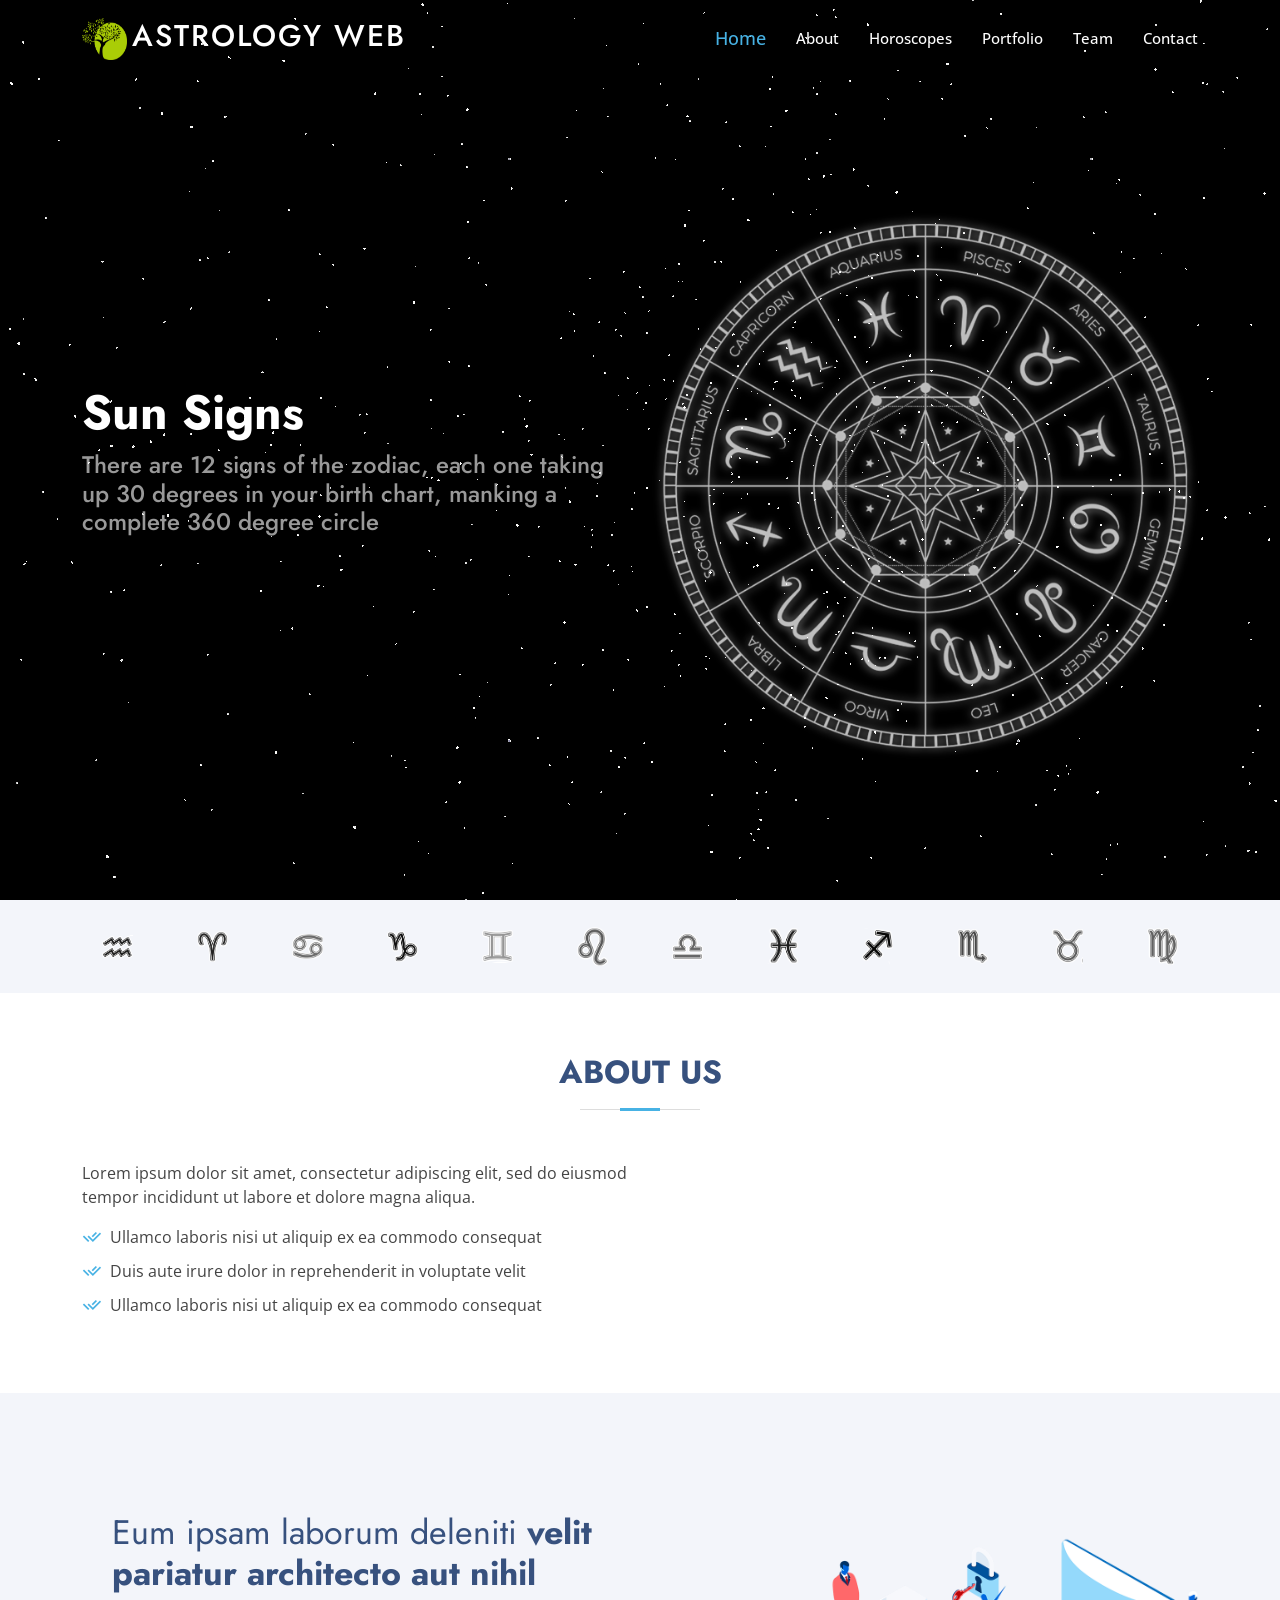
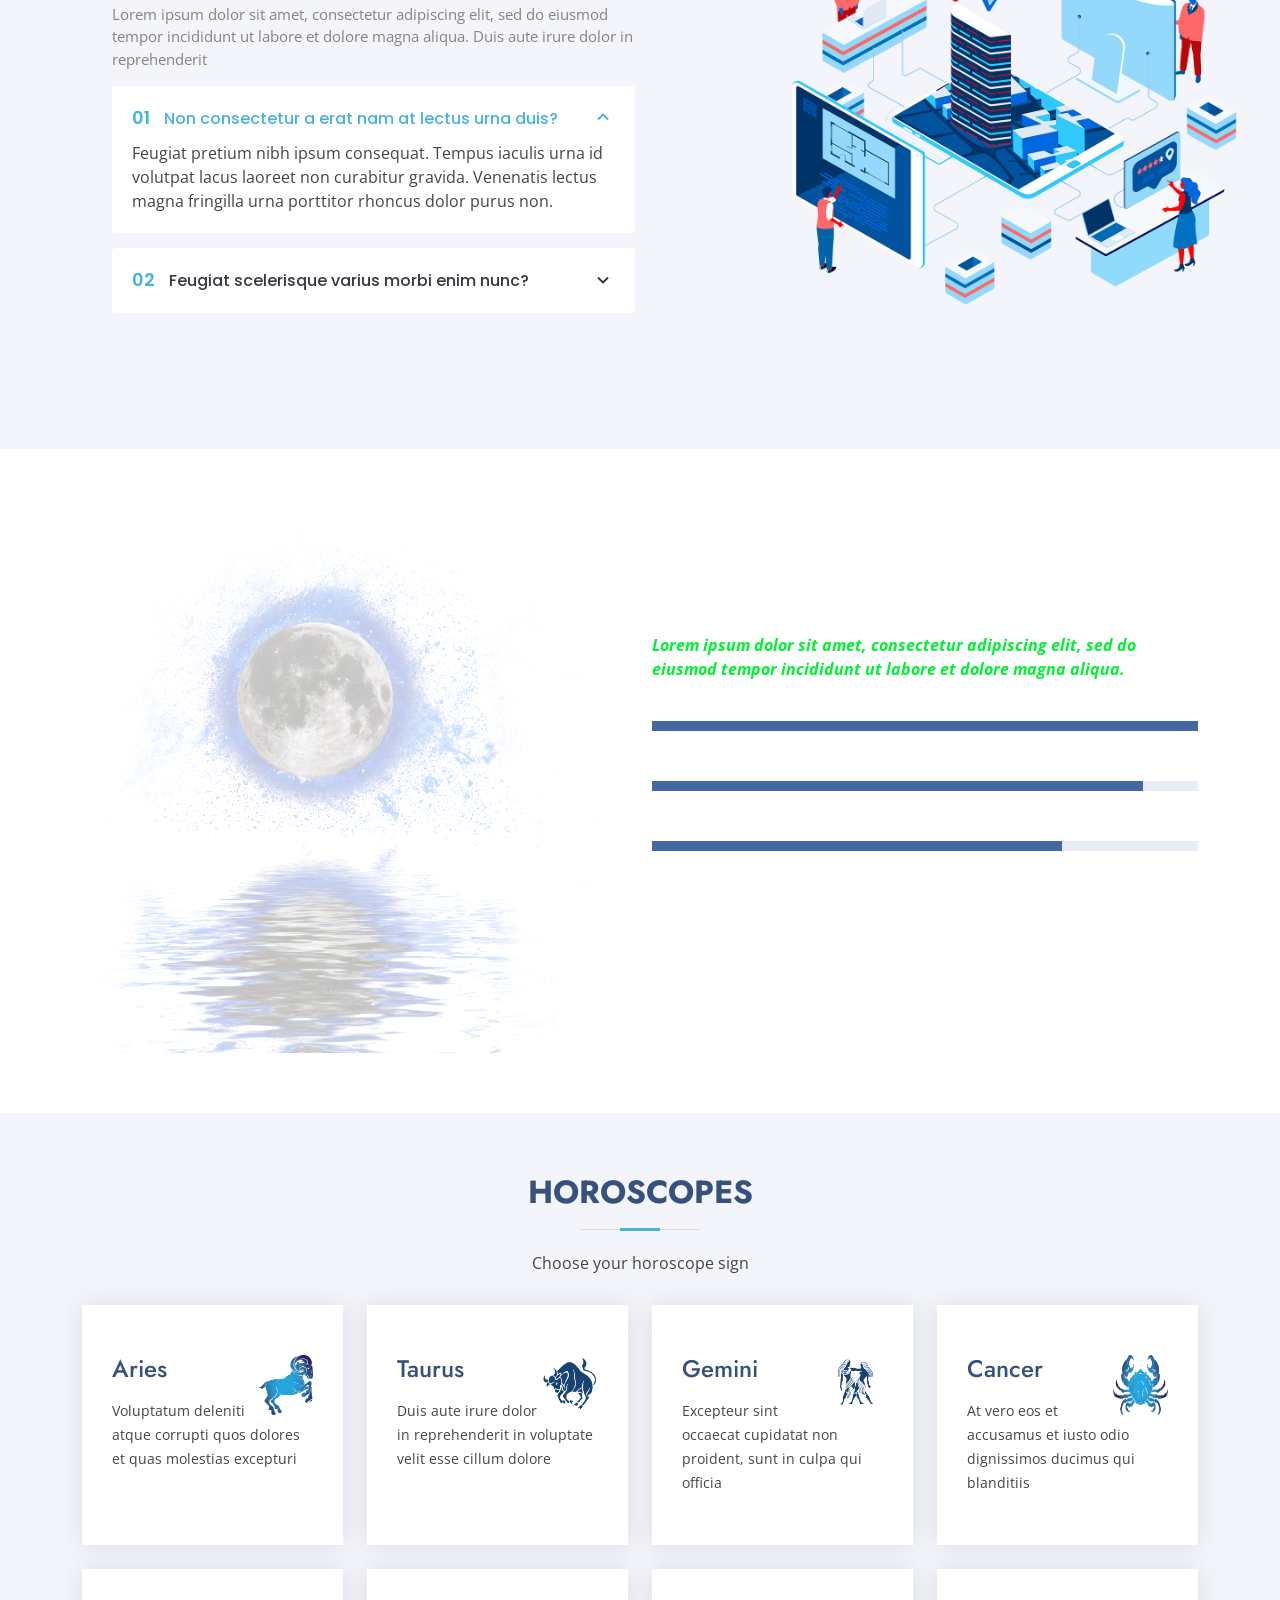
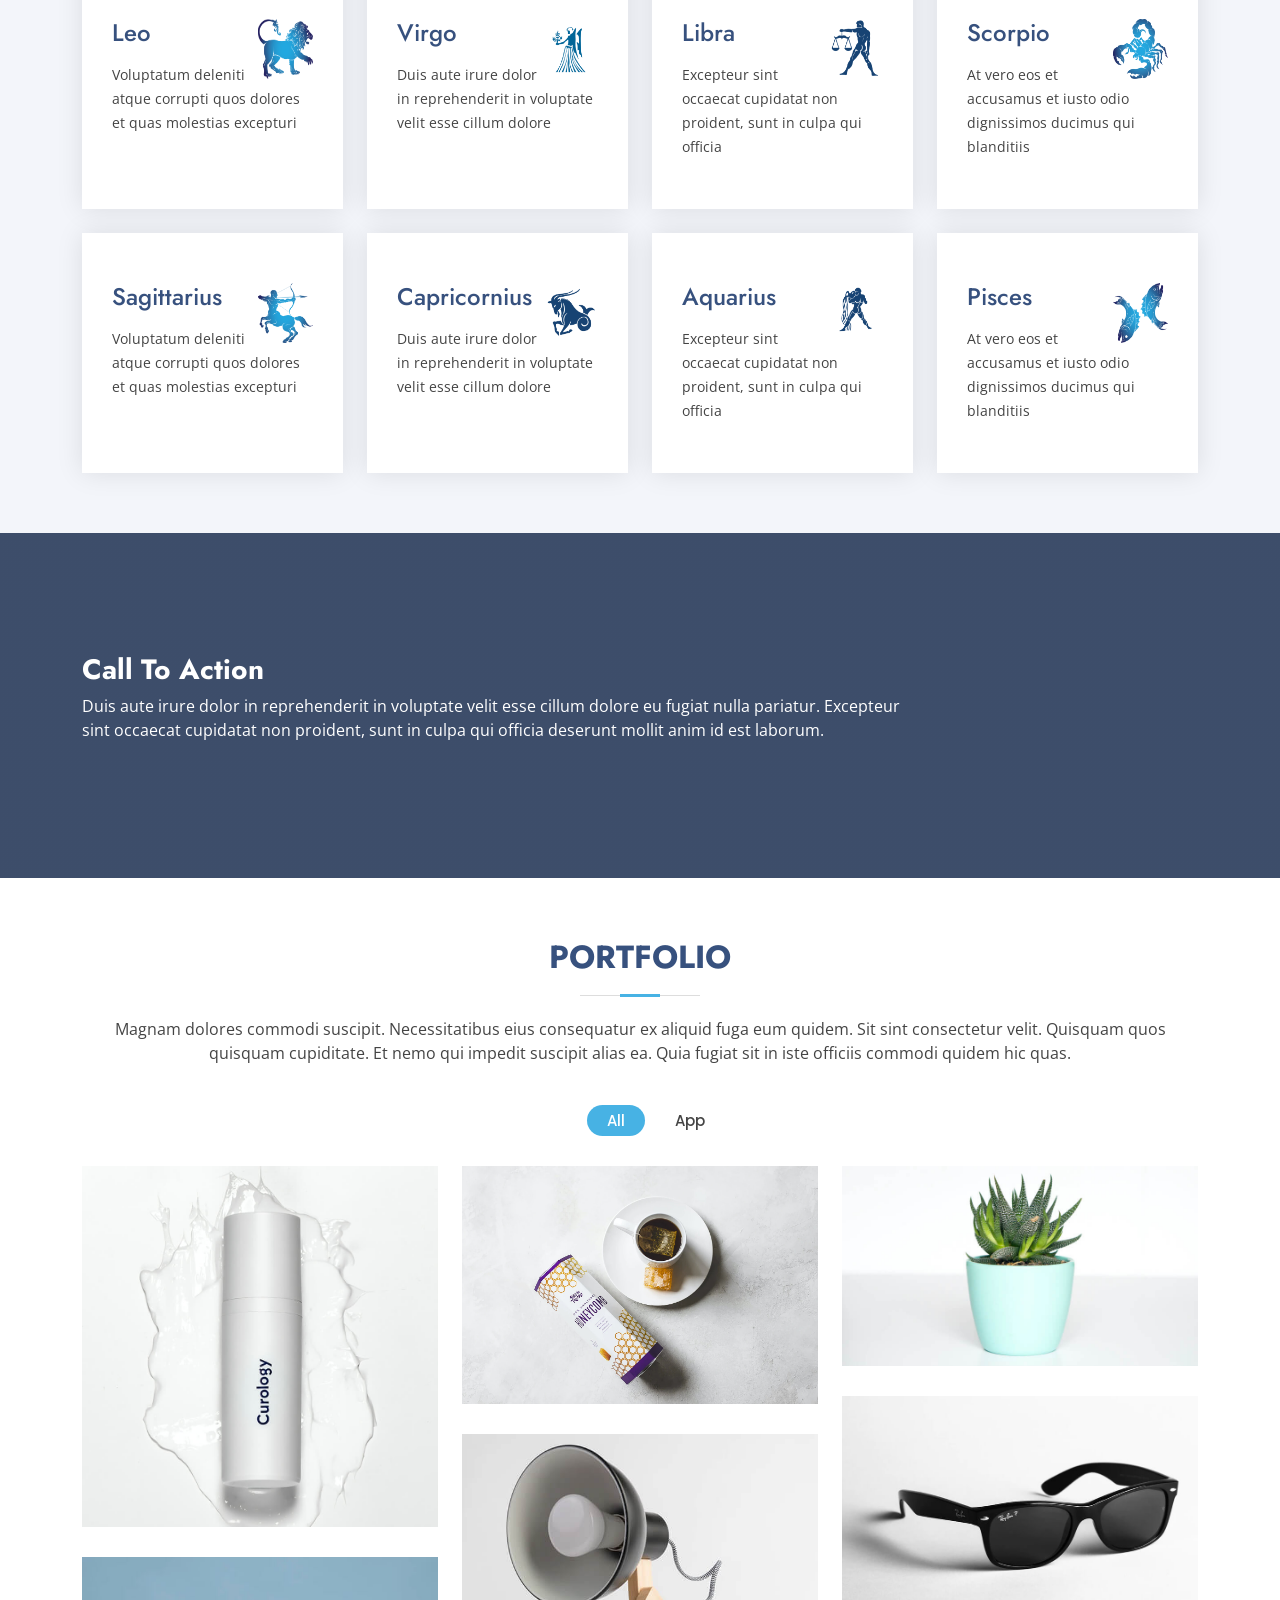
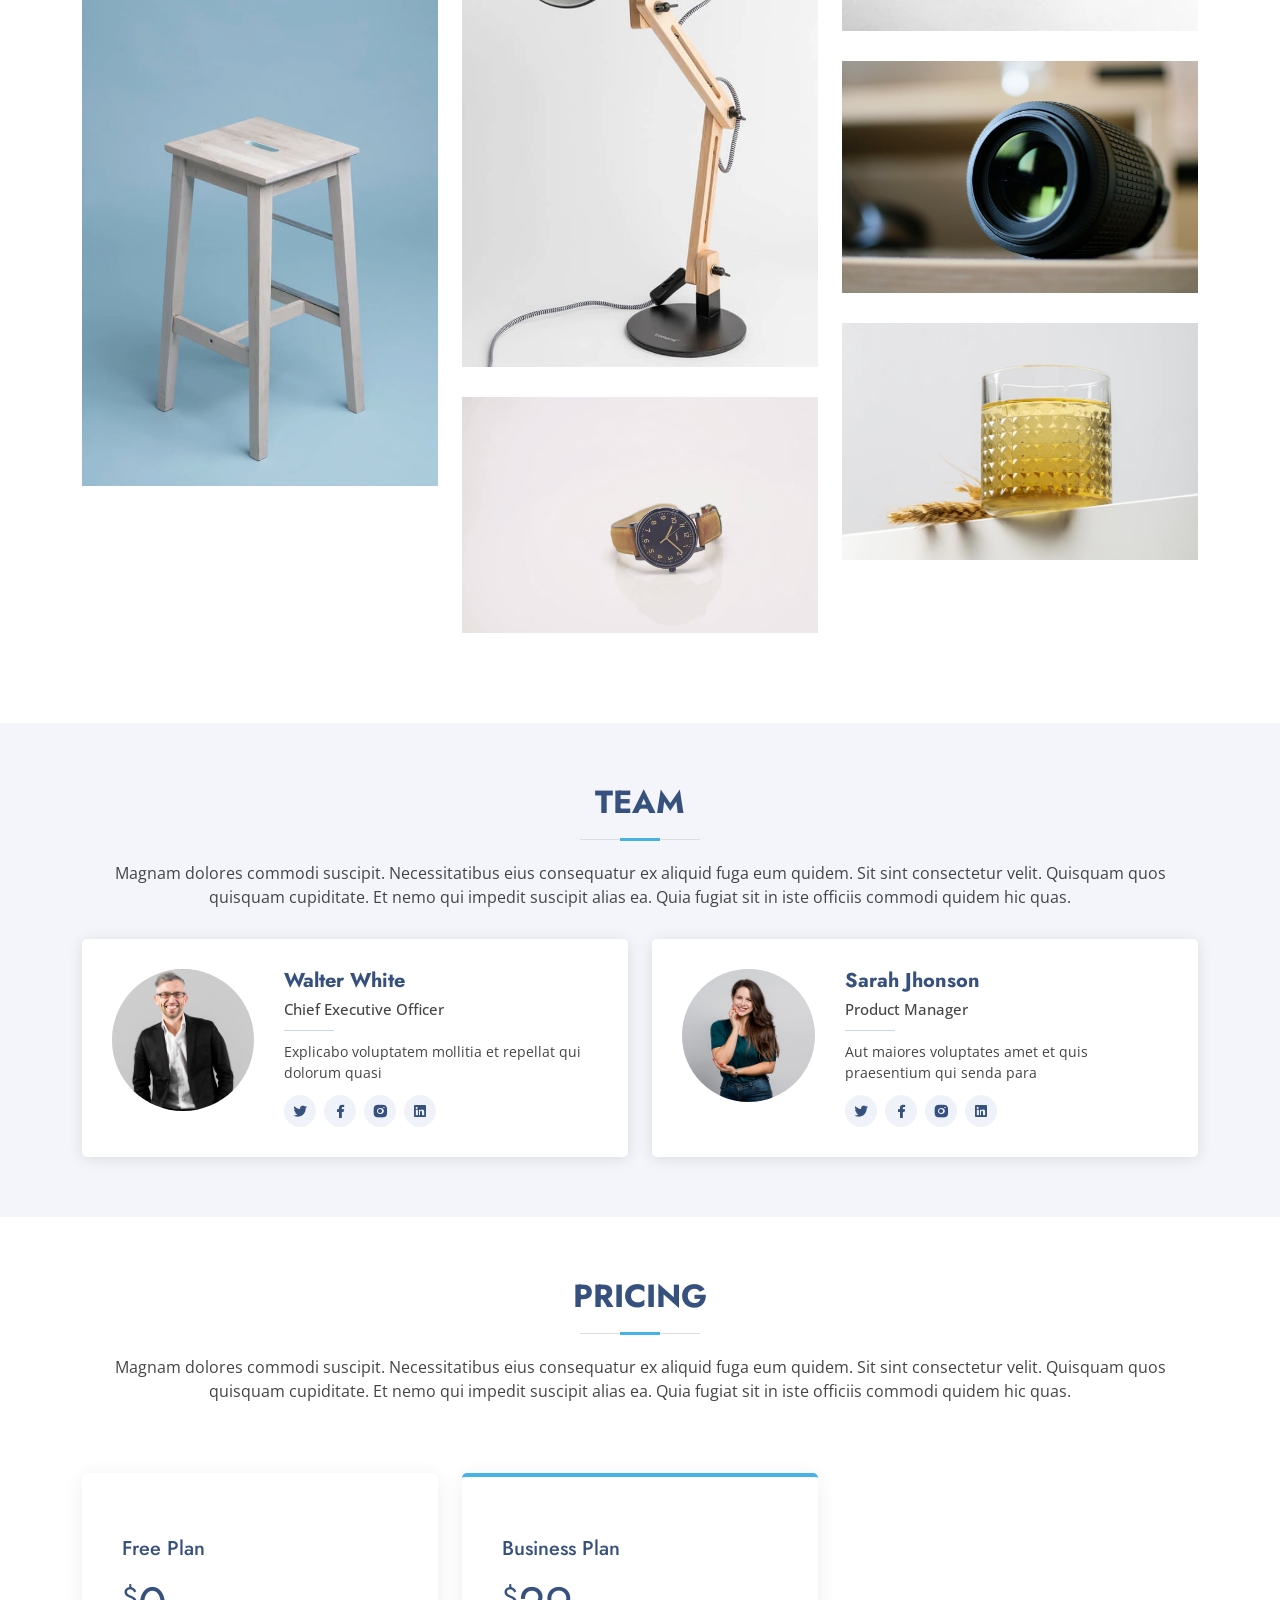
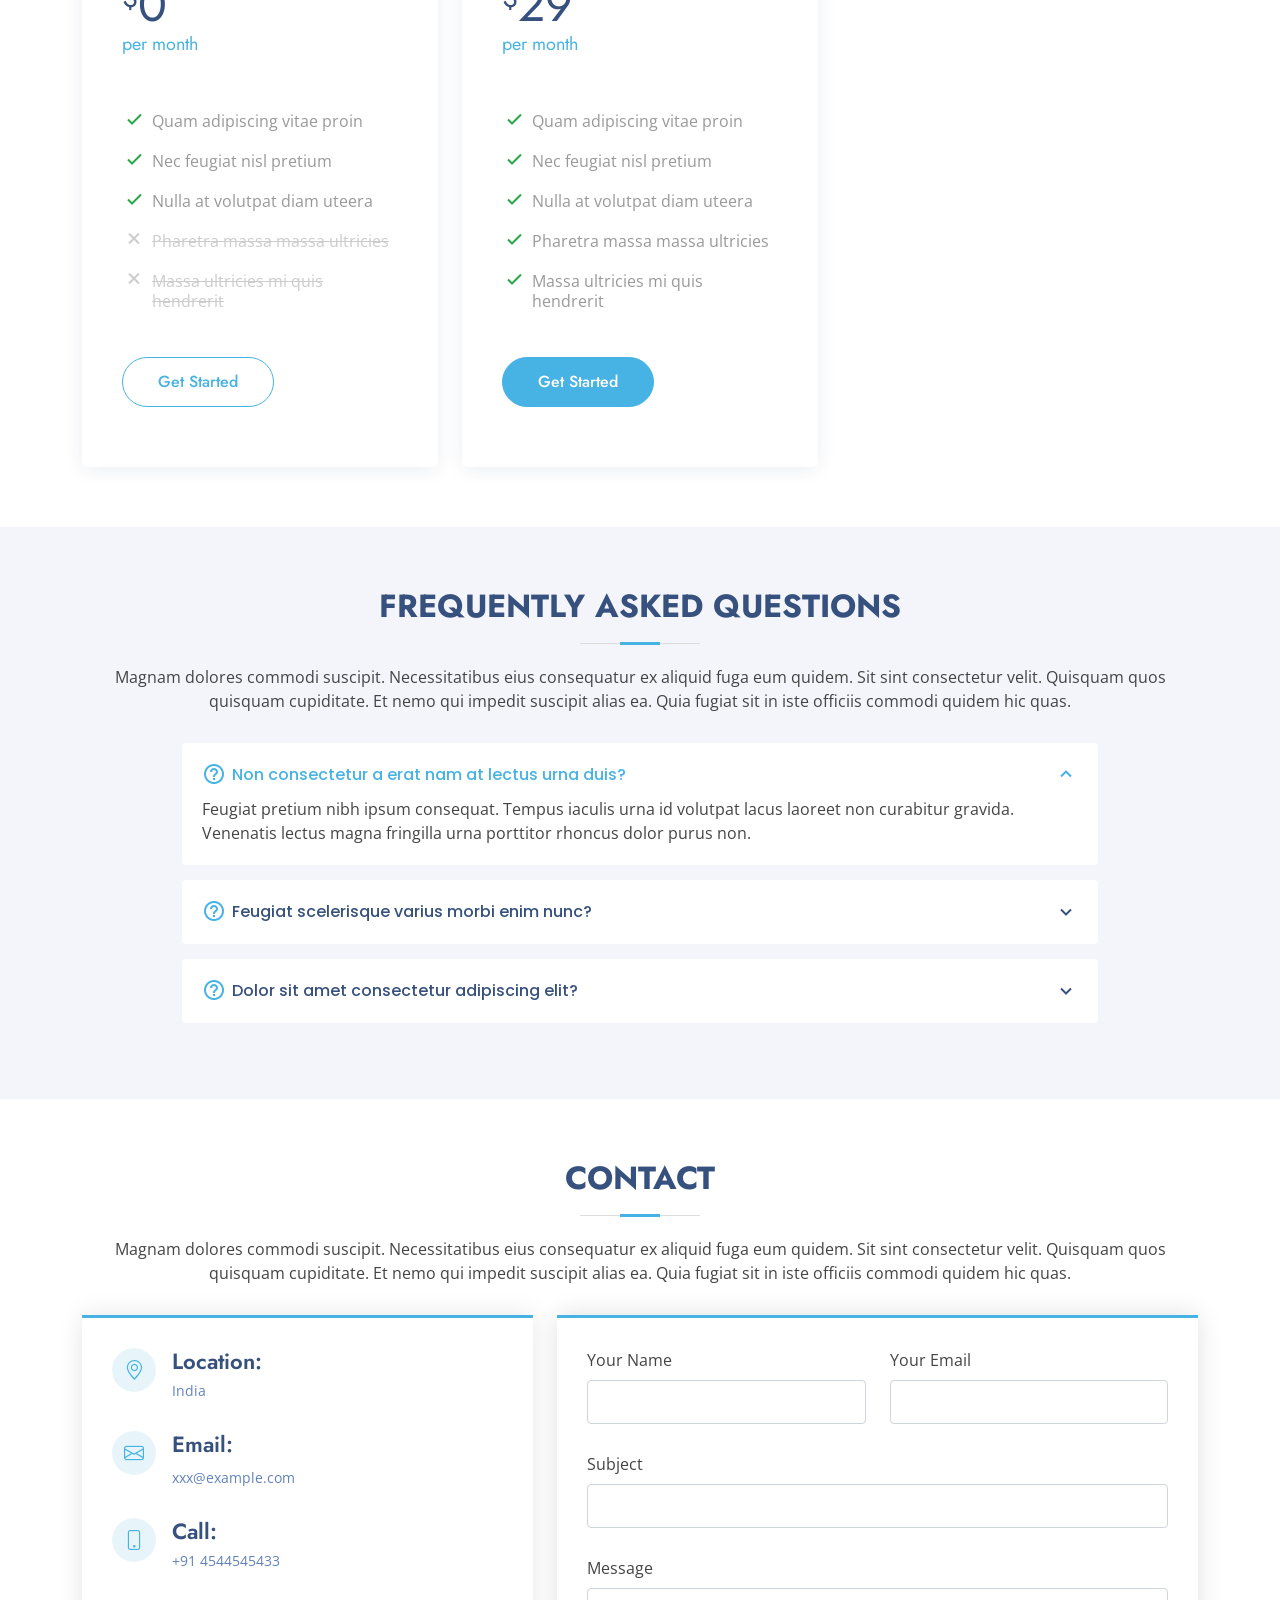
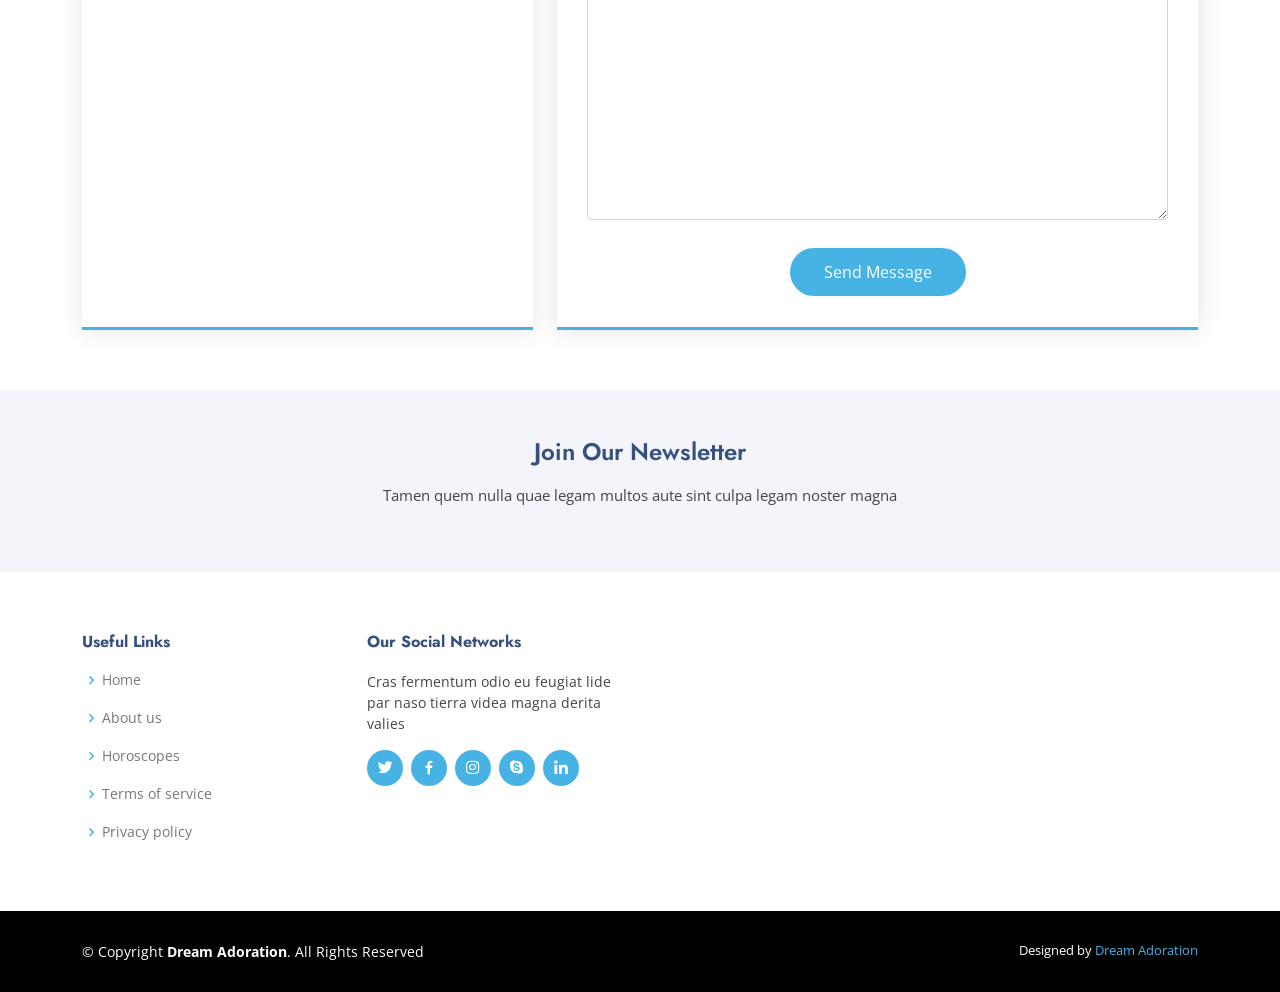
==== commit 731427f9: "adding images in home page" ====
--- a/index.html
+++ b/index.html
@@ -37,7 +37,7 @@
     <div class="container d-flex align-items-center">
 
       <h1 class="logo me-auto">
-        <img src="./assets/img/Clogo.png" height="18" width="18" /><a href="index.html">Dream Adoration</a></h1>
+        <img src="./assets/img/Clogo.png" height="18" width="18" /><a href="index.html">Astrology Web</a></h1>
       <!-- Uncomment below if you prefer to use an image logo -->
       <!-- <a href="index.html" class="logo me-auto"><img src="assets/img/logo.png" alt="" class="img-fluid"></a>-->
 
